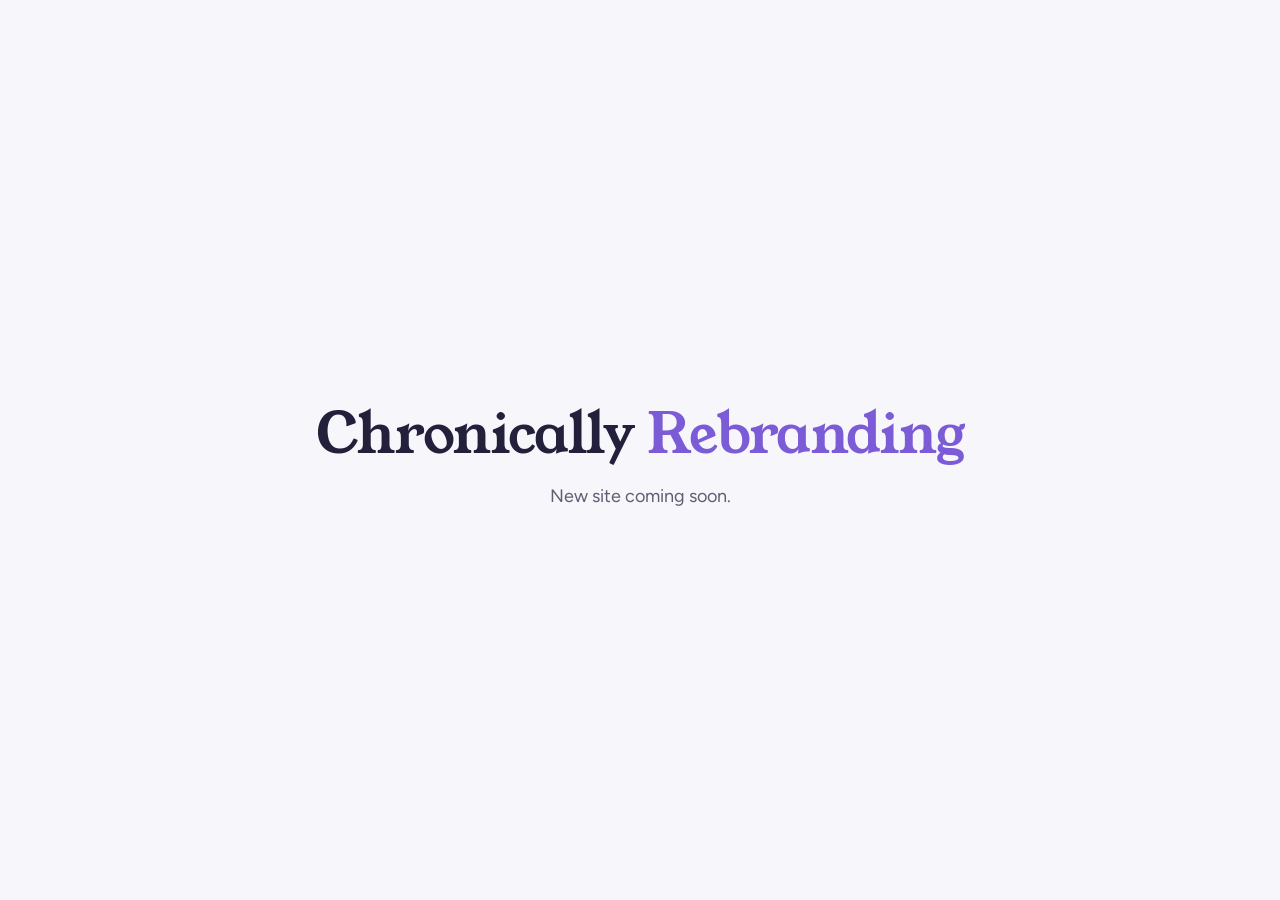
==== index.html @ 9952d5e0 "Create index.html for Chronically Rebranding site Initial HTML structure for the Chronically Rebrand" ====
<!doctype html>
<html lang="en">
<head>
<meta charset="utf-8">
<meta name="viewport" content="width=device-width, initial-scale=1">
<title>Chronically Rebranding</title>
<meta name="description" content="Chronically Rebranding. New site coming soon.">
<link rel="stylesheet" href="https://fonts.googleapis.com/css2?family=Young+Serif&family=Figtree:wght@400;600&display=swap">
<style>
:root{--bg:#f7f6fb;--ink:#22203a;--muted:#5f5c74;--accent:#7b5cd6}
@media (prefers-color-scheme:dark){:root{--bg:#16151f;--ink:#efedf7;--muted:#a7a3bb;--accent:#a990f0;color-scheme:dark}}
*{box-sizing:border-box}
html,body{height:100%}
body{margin:0;background:var(--bg);color:var(--ink);font-family:"Figtree",system-ui,sans-serif;display:grid;place-items:center;padding:24px;text-align:center}
h1{font-family:"Young Serif",Georgia,serif;font-weight:400;font-size:clamp(34px,7vw,56px);margin:0 0 12px;letter-spacing:-.02em}
h1 span{color:var(--accent)}
p{color:var(--muted);font-size:18px;margin:0}
</style>
</head>
<body>
<main>
<h1>Chronically <span>Rebranding</span></h1>
<p>New site coming soon.</p>
</main>
</body>
</html>
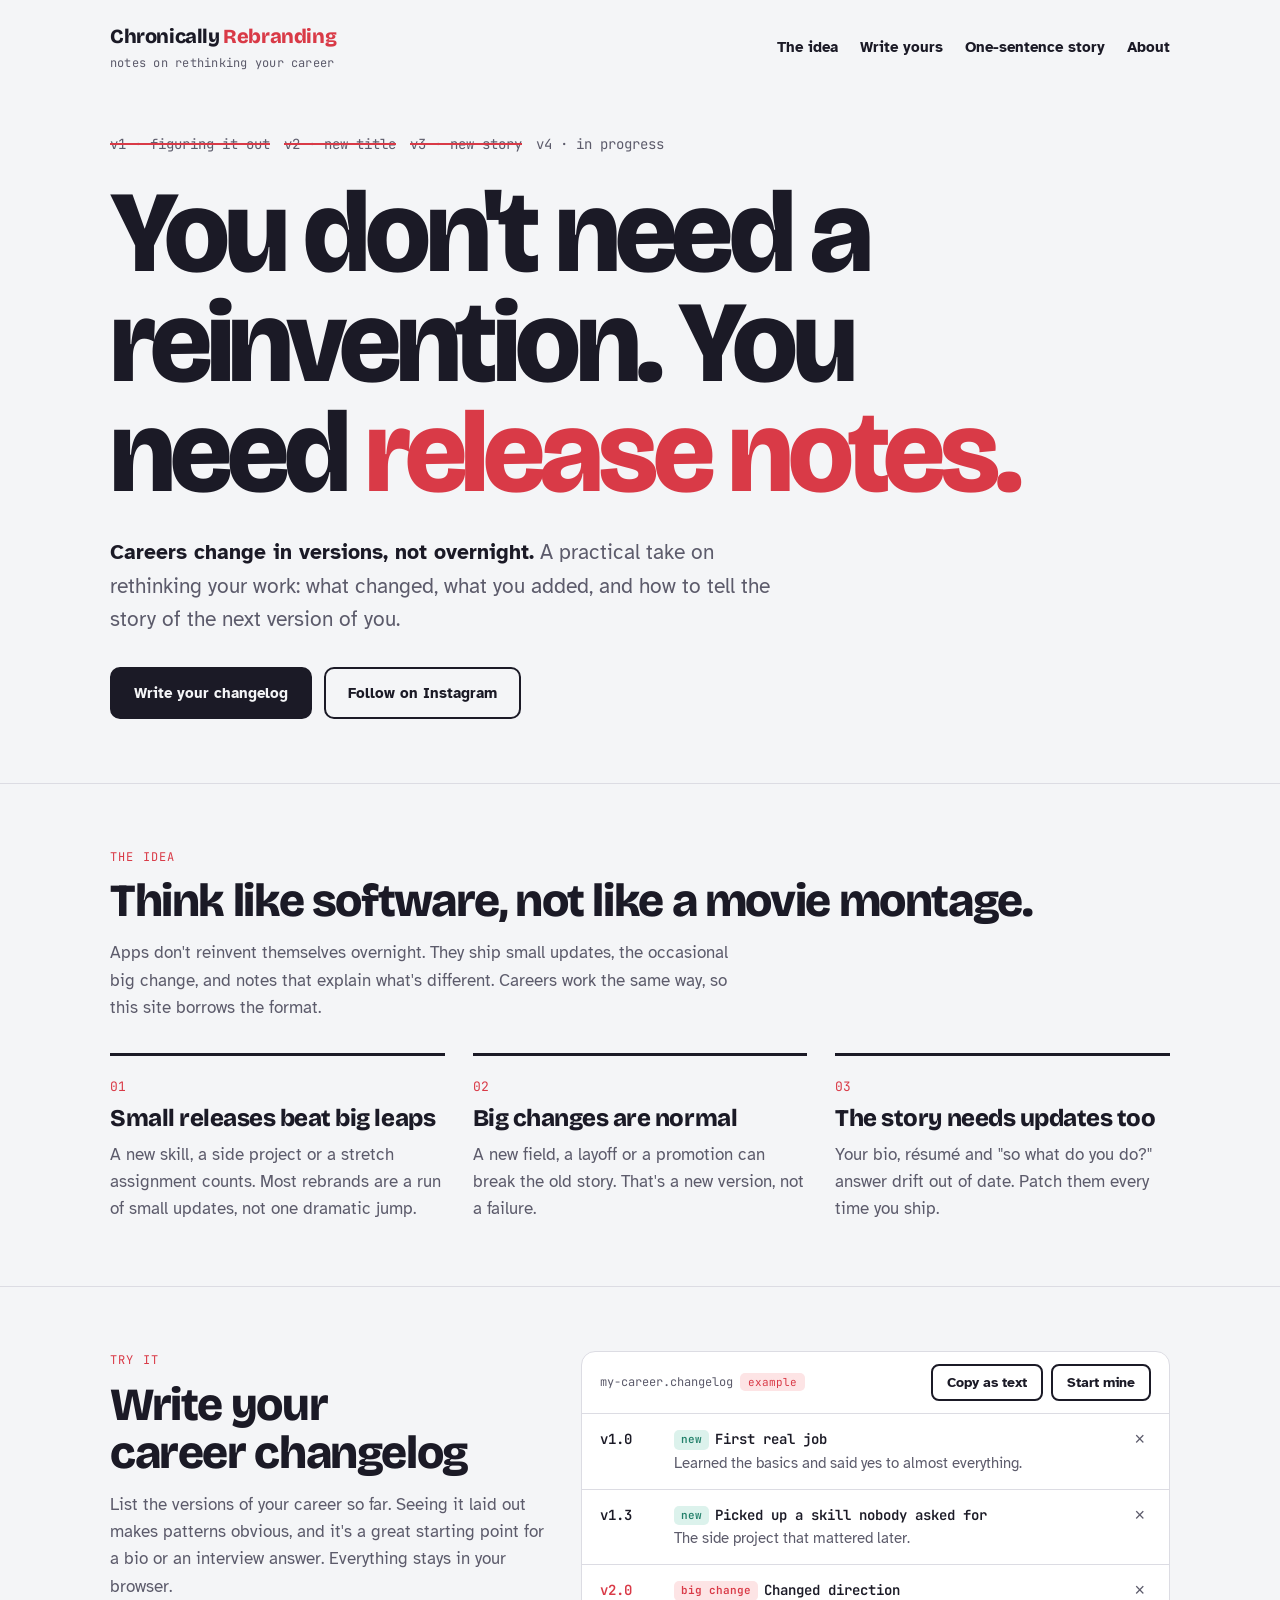
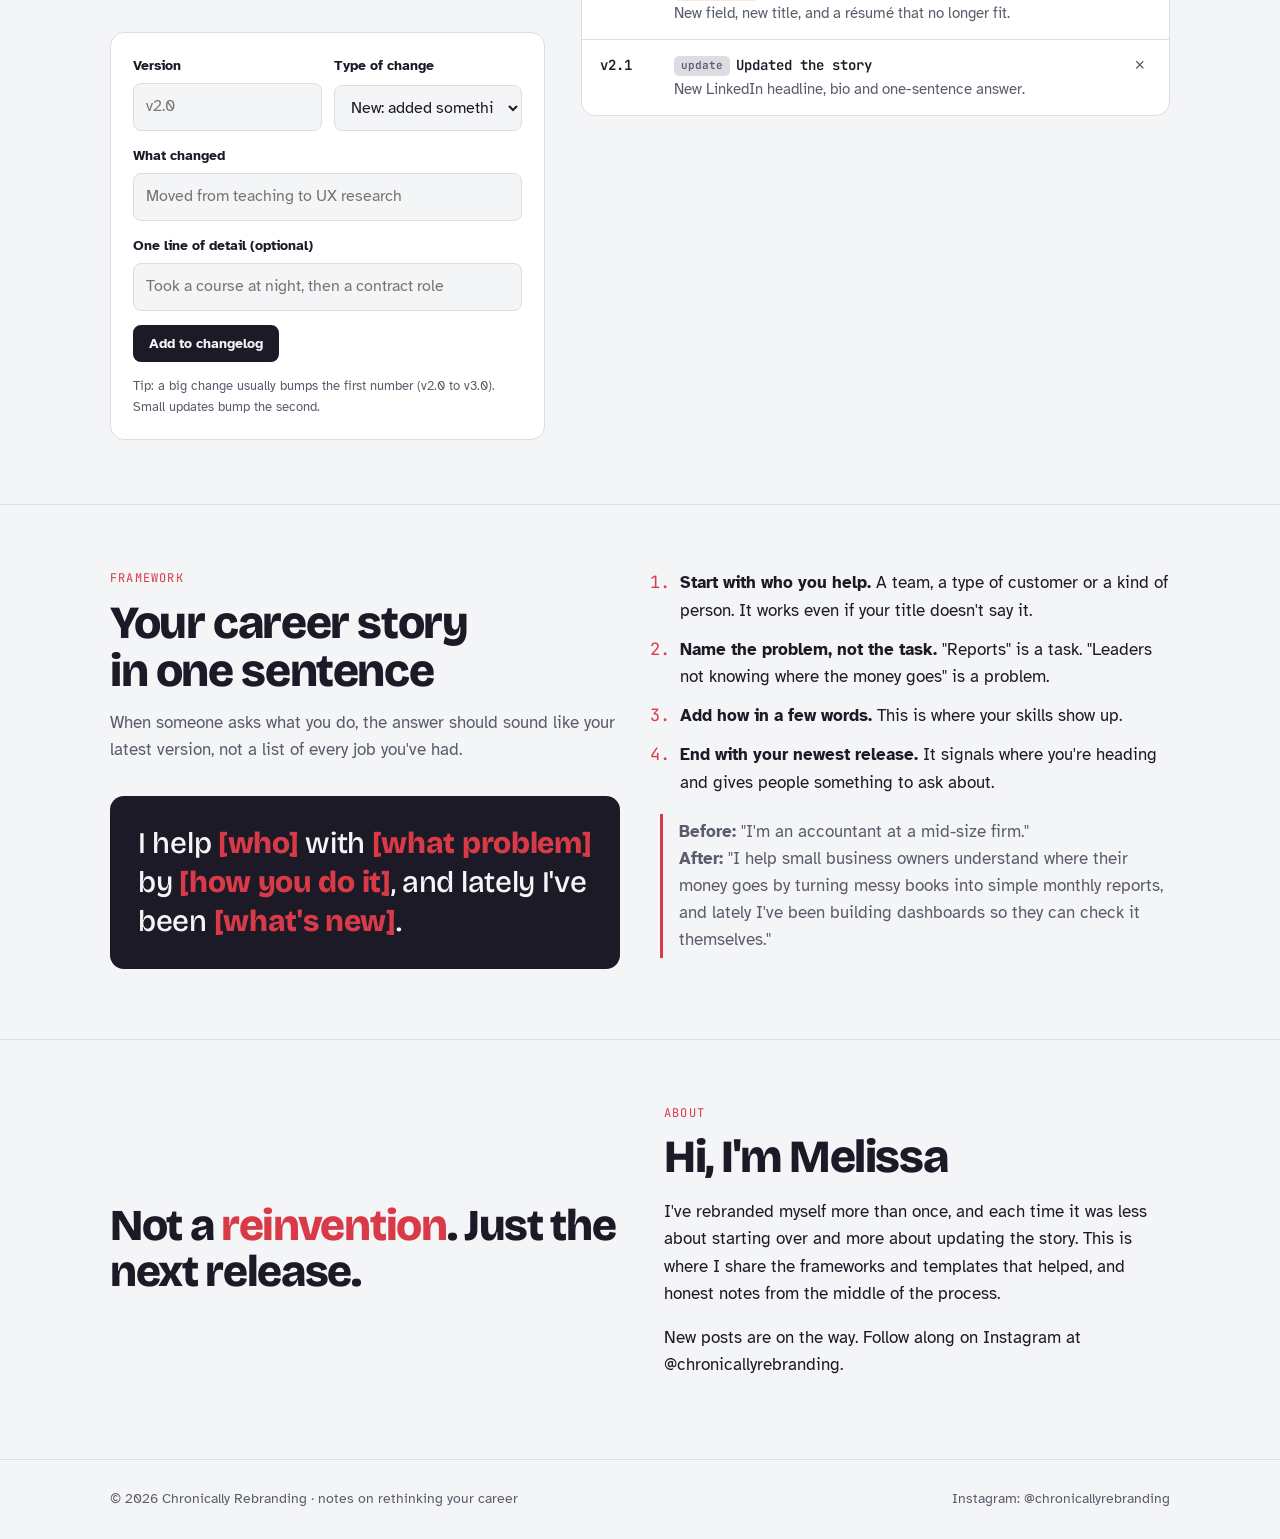
==== commit 8dc6054f: "Launch Chronically Rebranding homepage" ====
--- a/index.html
+++ b/index.html
@@ -4,23 +4,348 @@
 <meta charset="utf-8">
 <meta name="viewport" content="width=device-width, initial-scale=1">
 <title>Chronically Rebranding</title>
-<meta name="description" content="Chronically Rebranding. New site coming soon.">
-<link rel="stylesheet" href="https://fonts.googleapis.com/css2?family=Young+Serif&family=Figtree:wght@400;600&display=swap">
+<meta name="description" content="Chronically Rebranding: notes on rethinking your career. You don't need a reinvention. You need release notes.">
+<link rel="preconnect" href="https://fonts.googleapis.com">
+<link rel="stylesheet" href="https://fonts.googleapis.com/css2?family=Bricolage+Grotesque:opsz,wght@12..96,500;12..96,800&family=Atkinson+Hyperlegible:wght@400;700&family=JetBrains+Mono:wght@400;600&display=swap">
 <style>
-:root{--bg:#f7f6fb;--ink:#22203a;--muted:#5f5c74;--accent:#7b5cd6}
-@media (prefers-color-scheme:dark){:root{--bg:#16151f;--ink:#efedf7;--muted:#a7a3bb;--accent:#a990f0;color-scheme:dark}}
-*{box-sizing:border-box}
-html,body{height:100%}
-body{margin:0;background:var(--bg);color:var(--ink);font-family:"Figtree",system-ui,sans-serif;display:grid;place-items:center;padding:24px;text-align:center}
-h1{font-family:"Young Serif",Georgia,serif;font-weight:400;font-size:clamp(34px,7vw,56px);margin:0 0 12px;letter-spacing:-.02em}
-h1 span{color:var(--accent)}
-p{color:var(--muted);font-size:18px;margin:0}
+/* Layout: big type-led hero, three principles, a working "write your changelog" tool as the signature, one real framework, about */
+:root {
+  --paper: #f4f5f7;
+  --card: #ffffff;
+  --ink: #1b1a26;
+  --muted: #5c5b6b;
+  --line: #dcdce3;
+  --accent: #d93a47;
+  --accent-soft: #fde4e5;
+  --mint: #23806a;
+  --mint-soft: #dcf2ec;
+  --display: "Bricolage Grotesque", "Arial Black", system-ui, sans-serif;
+  --body: "Atkinson Hyperlegible", system-ui, -apple-system, sans-serif;
+  --mono: "JetBrains Mono", ui-monospace, Menlo, monospace;
+}
+@media (prefers-color-scheme: dark) {
+  :root:not([data-theme="light"]) {
+    --paper: #13131a; --card: #1c1c26; --ink: #f1f0f5; --muted: #a9a8b8; --line: #2e2e3b;
+    --accent: #ff6b74; --accent-soft: #3a1f24; --mint: #6fd1b4; --mint-soft: #16322b; color-scheme: dark;
+  }
+}
+:root[data-theme="dark"] {
+  --paper: #13131a; --card: #1c1c26; --ink: #f1f0f5; --muted: #a9a8b8; --line: #2e2e3b;
+  --accent: #ff6b74; --accent-soft: #3a1f24; --mint: #6fd1b4; --mint-soft: #16322b; color-scheme: dark;
+}
+* { box-sizing: border-box; }
+body { margin: 0; background: var(--paper); color: var(--ink); font-family: var(--body); font-size: 17px; line-height: 1.6; }
+a { color: inherit; }
+a:focus-visible, button:focus-visible, input:focus-visible, select:focus-visible { outline: 3px solid var(--accent); outline-offset: 2px; border-radius: 4px; }
+.wrap { max-width: 1100px; margin: 0 auto; padding-inline: 20px; }
+
+header.site { padding-block: 20px; }
+header.site .wrap { display: flex; flex-wrap: wrap; justify-content: space-between; align-items: center; gap: 12px 28px; }
+.mark { font-family: var(--display); font-weight: 800; font-size: 20px; text-decoration: none; letter-spacing: -0.02em; }
+.mark span { color: var(--accent); }
+.brand-block { display: flex; flex-direction: column; gap: 2px; }
+.tagline { font-family: var(--mono); font-size: 12px; color: var(--muted); letter-spacing: 0.02em; }
+nav ul { list-style: none; margin: 0; padding: 0; display: flex; flex-wrap: wrap; gap: 6px 22px; font-weight: 700; font-size: 15px; }
+nav a { text-decoration: none; border-bottom: 2px solid transparent; padding-block: 3px; }
+nav a:hover { border-bottom-color: var(--accent); }
+
+.hero { padding-block: 40px 64px; }
+.old { font-family: var(--mono); font-size: 14px; color: var(--muted); display: flex; flex-wrap: wrap; gap: 6px 14px; margin: 0 0 22px; }
+.old s { text-decoration-thickness: 2px; text-decoration-color: var(--accent); }
+.hero h1 { font-family: var(--display); font-weight: 800; font-size: clamp(44px, 9.5vw, 116px); line-height: 0.95; letter-spacing: -0.045em; margin: 0 0 28px; text-wrap: balance; }
+.hero h1 em { font-style: normal; color: var(--accent); }
+.lede { font-size: 21px; max-width: 32em; margin: 0 0 30px; color: var(--muted); }
+.lede strong { color: var(--ink); }
+.btns { display: flex; flex-wrap: wrap; gap: 12px; }
+.btn { text-decoration: none; font-weight: 700; padding: 12px 22px; border-radius: 10px; border: 2px solid var(--ink); font-size: 15px; background: transparent; color: var(--ink); font-family: var(--body); cursor: pointer; }
+.btn.solid { background: var(--ink); color: var(--paper); }
+.btn.small { padding: 8px 14px; font-size: 14px; border-radius: 8px; }
+
+section { padding-block: 64px; border-top: 1px solid var(--line); }
+.label { font-family: var(--mono); font-size: 12px; letter-spacing: 0.1em; text-transform: uppercase; color: var(--accent); margin: 0 0 10px; }
+h2 { font-family: var(--display); font-weight: 800; font-size: clamp(30px, 4.5vw, 46px); line-height: 1.05; letter-spacing: -0.03em; margin: 0 0 14px; text-wrap: balance; }
+.sub { color: var(--muted); max-width: 38em; margin: 0 0 32px; }
+
+.principles { display: grid; grid-template-columns: repeat(3, minmax(0, 1fr)); gap: 28px; }
+.principle { border-top: 3px solid var(--ink); padding-top: 16px; }
+.principle .n { font-family: var(--mono); font-size: 13px; color: var(--accent); }
+.principle h3 { font-family: var(--display); font-weight: 800; font-size: 24px; letter-spacing: -0.02em; line-height: 1.15; margin: 6px 0 8px; }
+.principle p { margin: 0; color: var(--muted); }
+
+.tool { display: grid; grid-template-columns: minmax(0, 0.85fr) minmax(0, 1.15fr); gap: 36px; align-items: start; }
+.form { background: var(--card); border: 1px solid var(--line); border-radius: 14px; padding: 22px; display: grid; gap: 14px; }
+.form label { display: grid; gap: 6px; font-weight: 700; font-size: 14px; }
+.form input, .form select { font: inherit; font-weight: 400; font-size: 16px; padding: 10px 12px; border: 1px solid var(--line); border-radius: 8px; background: var(--paper); color: var(--ink); width: 100%; }
+.form .row { display: grid; grid-template-columns: minmax(0, 1fr) minmax(0, 1fr); gap: 12px; }
+.form .hint { font-size: 13px; color: var(--muted); margin: 0; }
+.log { background: var(--card); border: 1px solid var(--line); border-radius: 14px; overflow: hidden; font-family: var(--mono); font-size: 14px; }
+.log-head { display: flex; flex-wrap: wrap; justify-content: space-between; align-items: center; gap: 10px; padding: 12px 18px; border-bottom: 1px solid var(--line); color: var(--muted); font-size: 12px; }
+.log-actions { display: flex; flex-wrap: wrap; gap: 8px; }
+.log ol { list-style: none; margin: 0; padding: 0; }
+.log li { display: grid; grid-template-columns: 60px minmax(0, 1fr) auto; gap: 14px; padding: 14px 18px; border-bottom: 1px solid var(--line); align-items: start; }
+.log li:last-child { border-bottom: 0; }
+.v { font-weight: 600; }
+.log li.major .v { color: var(--accent); }
+.log .t { font-weight: 600; display: block; overflow-wrap: anywhere; }
+.log .d { color: var(--muted); font-family: var(--body); font-size: 15px; overflow-wrap: anywhere; }
+.log .rm { border: 0; background: none; color: var(--muted); cursor: pointer; font-size: 18px; line-height: 1; padding: 2px 6px; }
+.chip { display: inline-block; font-size: 11px; padding: 1px 7px; border-radius: 5px; margin-right: 6px; vertical-align: 1px; }
+.chip.new { background: var(--mint-soft); color: var(--mint); }
+.chip.big { background: var(--accent-soft); color: var(--accent); }
+.chip.fix { background: var(--line); color: var(--muted); }
+.empty { padding: 28px 18px; color: var(--muted); font-family: var(--body); }
+.status { font-size: 13px; color: var(--mint); min-height: 1.2em; margin: 10px 0 0; }
+.sample-tag { font-family: var(--mono); font-size: 11px; background: var(--accent-soft); color: var(--accent); padding: 2px 8px; border-radius: 5px; }
+
+.framework { display: grid; grid-template-columns: minmax(0, 1fr) minmax(0, 1fr); gap: 40px; align-items: start; }
+.template { background: var(--ink); color: var(--paper); border-radius: 14px; padding: 28px; font-family: var(--display); font-weight: 500; font-size: clamp(22px, 2.8vw, 30px); line-height: 1.3; letter-spacing: -0.01em; }
+.template b { font-weight: 800; color: var(--accent); }
+.steps { margin: 0; padding-left: 1.2em; display: grid; gap: 12px; }
+.steps li::marker { font-family: var(--mono); color: var(--accent); }
+.example { margin-top: 18px; border-left: 3px solid var(--accent); padding: 4px 0 4px 16px; color: var(--muted); }
+
+.about { display: grid; grid-template-columns: minmax(0, 1fr) minmax(0, 1fr); gap: 48px; align-items: center; }
+.big-quote { font-family: var(--display); font-weight: 800; font-size: clamp(28px, 4vw, 44px); line-height: 1.05; letter-spacing: -0.03em; margin: 0; }
+.big-quote span { color: var(--accent); }
+.about p { max-width: 34em; }
+
+footer { border-top: 1px solid var(--line); padding-block: 28px; font-size: 14px; color: var(--muted); }
+footer .wrap { display: flex; flex-wrap: wrap; justify-content: space-between; gap: 10px; }
+
+@media (max-width: 880px) {
+  .principles, .tool, .framework, .about { grid-template-columns: minmax(0, 1fr); gap: 28px; }
+}
+@media (max-width: 480px) {
+  .form .row { grid-template-columns: minmax(0, 1fr); }
+  .log li { grid-template-columns: 48px minmax(0, 1fr) auto; gap: 10px; padding: 12px 14px; }
+}
 </style>
+<meta property="og:title" content="Chronically Rebranding">
+<meta property="og:description" content="Notes on rethinking your career.">
 </head>
 <body>
-<main>
-<h1>Chronically <span>Rebranding</span></h1>
-<p>New site coming soon.</p>
+<header class="site">
+  <div class="wrap">
+    <div class="brand-block"><a class="mark" href="#top">Chronically <span>Rebranding</span></a><span class="tagline">notes on rethinking your career</span></div>
+    <nav aria-label="Main">
+      <ul>
+        <li><a href="#idea">The idea</a></li>
+        <li><a href="#changelog">Write yours</a></li>
+        <li><a href="#story">One-sentence story</a></li>
+        <li><a href="#about">About</a></li>
+      </ul>
+    </nav>
+  </div>
+</header>
+
+<main id="top">
+  <div class="hero">
+    <div class="wrap">
+      <p class="old" aria-hidden="true"><s>v1 · figuring it out</s><s>v2 · new title</s><s>v3 · new story</s><span>v4 · in progress</span></p>
+      <h1>You don't need a reinvention. You need <em>release notes.</em></h1>
+      <p class="lede"><strong>Careers change in versions, not overnight.</strong> A practical take on rethinking your work: what changed, what you added, and how to tell the story of the next version of you.</p>
+      <div class="btns">
+        <a class="btn solid" href="#changelog">Write your changelog</a>
+        <a class="btn" href="https://www.instagram.com/chronicallyrebranding/" rel="noopener">Follow on Instagram</a>
+      </div>
+    </div>
+  </div>
+
+  <section id="idea" aria-labelledby="idea-h">
+    <div class="wrap">
+      <p class="label">The idea</p>
+      <h2 id="idea-h">Think like software, not like a movie montage.</h2>
+      <p class="sub">Apps don't reinvent themselves overnight. They ship small updates, the occasional big change, and notes that explain what's different. Careers work the same way, so this site borrows the format.</p>
+      <div class="principles">
+        <div class="principle"><span class="n">01</span><h3>Small releases beat big leaps</h3><p>A new skill, a side project or a stretch assignment counts. Most rebrands are a run of small updates, not one dramatic jump.</p></div>
+        <div class="principle"><span class="n">02</span><h3>Big changes are normal</h3><p>A new field, a layoff or a promotion can break the old story. That's a new version, not a failure.</p></div>
+        <div class="principle"><span class="n">03</span><h3>The story needs updates too</h3><p>Your bio, résumé and "so what do you do?" answer drift out of date. Patch them every time you ship.</p></div>
+      </div>
+    </div>
+  </section>
+
+  <section id="changelog" aria-labelledby="log-h">
+    <div class="wrap tool">
+      <div>
+        <p class="label">Try it</p>
+        <h2 id="log-h">Write your career changelog</h2>
+        <p class="sub">List the versions of your career so far. Seeing it laid out makes patterns obvious, and it's a great starting point for a bio or an interview answer. Everything stays in your browser.</p>
+        <form class="form" id="entry-form">
+          <div class="row">
+            <label for="f-version">Version
+              <input id="f-version" name="version" placeholder="v2.0" autocomplete="off">
+            </label>
+            <label for="f-type">Type of change
+              <select id="f-type" name="type">
+                <option value="new">New: added something</option>
+                <option value="big">Big change: a pivot</option>
+                <option value="fix">Update: fixed the story</option>
+              </select>
+            </label>
+          </div>
+          <label for="f-title">What changed
+            <input id="f-title" name="title" placeholder="Moved from teaching to UX research" required autocomplete="off">
+          </label>
+          <label for="f-note">One line of detail (optional)
+            <input id="f-note" name="note" placeholder="Took a course at night, then a contract role" autocomplete="off">
+          </label>
+          <div class="btns"><button class="btn solid small" type="submit">Add to changelog</button></div>
+          <p class="hint">Tip: a big change usually bumps the first number (v2.0 to v3.0). Small updates bump the second.</p>
+        </form>
+      </div>
+      <div>
+        <div class="log" aria-live="polite">
+          <div class="log-head">
+            <span>my-career.changelog <span class="sample-tag" id="sample-tag">example</span></span>
+            <div class="log-actions">
+              <button class="btn small" type="button" id="copy-btn">Copy as text</button>
+              <button class="btn small" type="button" id="clear-btn">Start mine</button>
+            </div>
+          </div>
+          <ol id="log-list"></ol>
+        </div>
+        <p class="status" id="status" role="status"></p>
+      </div>
+    </div>
+  </section>
+
+  <section id="story" aria-labelledby="story-h">
+    <div class="wrap framework">
+      <div>
+        <p class="label">Framework</p>
+        <h2 id="story-h">Your career story in one sentence</h2>
+        <p class="sub">When someone asks what you do, the answer should sound like your latest version, not a list of every job you've had.</p>
+        <div class="template">I help <b>[who]</b> with <b>[what problem]</b> by <b>[how you do it]</b>, and lately I've been <b>[what's new]</b>.</div>
+      </div>
+      <div>
+        <ol class="steps">
+          <li><strong>Start with who you help.</strong> A team, a type of customer or a kind of person. It works even if your title doesn't say it.</li>
+          <li><strong>Name the problem, not the task.</strong> "Reports" is a task. "Leaders not knowing where the money goes" is a problem.</li>
+          <li><strong>Add how in a few words.</strong> This is where your skills show up.</li>
+          <li><strong>End with your newest release.</strong> It signals where you're heading and gives people something to ask about.</li>
+        </ol>
+        <p class="example"><strong>Before:</strong> "I'm an accountant at a mid-size firm."<br><strong>After:</strong> "I help small business owners understand where their money goes by turning messy books into simple monthly reports, and lately I've been building dashboards so they can check it themselves."</p>
+      </div>
+    </div>
+  </section>
+
+  <section id="about" aria-labelledby="about-h">
+    <div class="wrap about">
+      <p class="big-quote">Not a <span>reinvention</span>. Just the next release.</p>
+      <div>
+        <p class="label">About</p>
+        <h2 id="about-h">Hi, I'm Melissa</h2>
+        <p>I've rebranded myself more than once, and each time it was less about starting over and more about updating the story. This is where I share the frameworks and templates that helped, and honest notes from the middle of the process.</p>
+        <p>New posts are on the way. Follow along on Instagram at @chronicallyrebranding.</p>
+      </div>
+    </div>
+  </section>
 </main>
+
+<footer>
+  <div class="wrap">
+    <span>© 2026 Chronically Rebranding · notes on rethinking your career</span>
+    <span>Instagram: @chronicallyrebranding</span>
+  </div>
+</footer>
+
+<script>
+(function () {
+  var KEY = "cr-changelog-v1";
+  var sample = [
+    { version: "v1.0", type: "new", title: "First real job", note: "Learned the basics and said yes to almost everything." },
+    { version: "v1.3", type: "new", title: "Picked up a skill nobody asked for", note: "The side project that mattered later." },
+    { version: "v2.0", type: "big", title: "Changed direction", note: "New field, new title, and a résumé that no longer fit." },
+    { version: "v2.1", type: "fix", title: "Updated the story", note: "New LinkedIn headline, bio and one-sentence answer." }
+  ];
+  var labels = { "new": "new", "big": "big change", "fix": "update" };
+  var entries = null, isSample = true;
+  try {
+    var saved = JSON.parse(localStorage.getItem(KEY) || "null");
+    if (saved && Array.isArray(saved.entries)) { entries = saved.entries; isSample = false; }
+  } catch (e) {}
+  if (!entries) entries = sample.slice();
+
+  var list = document.getElementById("log-list");
+  var tag = document.getElementById("sample-tag");
+  var status = document.getElementById("status");
+
+  function save() {
+    if (isSample) return;
+    try { localStorage.setItem(KEY, JSON.stringify({ entries: entries })); } catch (e) {}
+  }
+  function el(tagName, cls, text) {
+    var n = document.createElement(tagName);
+    if (cls) n.className = cls;
+    if (text != null) n.textContent = text;
+    return n;
+  }
+  function render() {
+    tag.hidden = !isSample;
+    list.innerHTML = "";
+    if (!entries.length) {
+      list.appendChild(el("li", "empty", "Your changelog is empty. Add your first version with the form."));
+      return;
+    }
+    entries.forEach(function (e, i) {
+      var li = el("li", e.type === "big" ? "major" : "");
+      li.appendChild(el("span", "v", e.version || "v?"));
+      var body = el("div");
+      var t = el("span", "t");
+      t.appendChild(el("span", "chip " + e.type, labels[e.type] || "new"));
+      t.appendChild(document.createTextNode(e.title));
+      body.appendChild(t);
+      if (e.note) body.appendChild(el("span", "d", e.note));
+      li.appendChild(body);
+      var rm = el("button", "rm", "×");
+      rm.type = "button";
+      rm.setAttribute("aria-label", "Remove " + e.title);
+      rm.addEventListener("click", function () {
+        if (isSample) { isSample = false; }
+        entries.splice(i, 1); save(); render();
+      });
+      li.appendChild(rm);
+      list.appendChild(li);
+    });
+  }
+  function nextVersion(type) {
+    var last = entries.length ? entries[entries.length - 1].version : "v0.0";
+    var m = /v?(\d+)\.(\d+)/.exec(last || "");
+    var maj = m ? +m[1] : 0, min = m ? +m[2] : 0;
+    return type === "big" ? "v" + (maj + 1) + ".0" : "v" + maj + "." + (min + 1);
+  }
+
+  document.getElementById("entry-form").addEventListener("submit", function (ev) {
+    ev.preventDefault();
+    var f = ev.target.elements;
+    var title = f.title.value.trim();
+    if (!title) { status.textContent = "Add what changed first."; return; }
+    if (isSample) { entries = []; isSample = false; }
+    var type = f.type.value;
+    entries.push({ version: f.version.value.trim() || nextVersion(type), type: type, title: title, note: f.note.value.trim() });
+    save(); render();
+    f.version.value = ""; f.title.value = ""; f.note.value = "";
+    status.textContent = "Added.";
+    f.title.focus();
+  });
+  document.getElementById("clear-btn").addEventListener("click", function () {
+    entries = []; isSample = false; save(); render();
+    status.textContent = "Cleared. Add your first version.";
+    document.getElementById("f-title").focus();
+  });
+  document.getElementById("copy-btn").addEventListener("click", function () {
+    var text = entries.map(function (e) {
+      return e.version + " [" + (labels[e.type] || "new") + "] " + e.title + (e.note ? " - " + e.note : "");
+    }).join("\n");
+    if (!text) { status.textContent = "Nothing to copy yet."; return; }
+    var done = function () { status.textContent = "Copied to your clipboard."; };
+    try {
+      navigator.clipboard.writeText(text).then(done, function () { status.textContent = "Copy didn't work here. Select the list and copy it instead."; });
+    } catch (e) { status.textContent = "Copy didn't work here. Select the list and copy it instead."; }
+  });
+  render();
+})();
+</script>
+
 </body>
 </html>
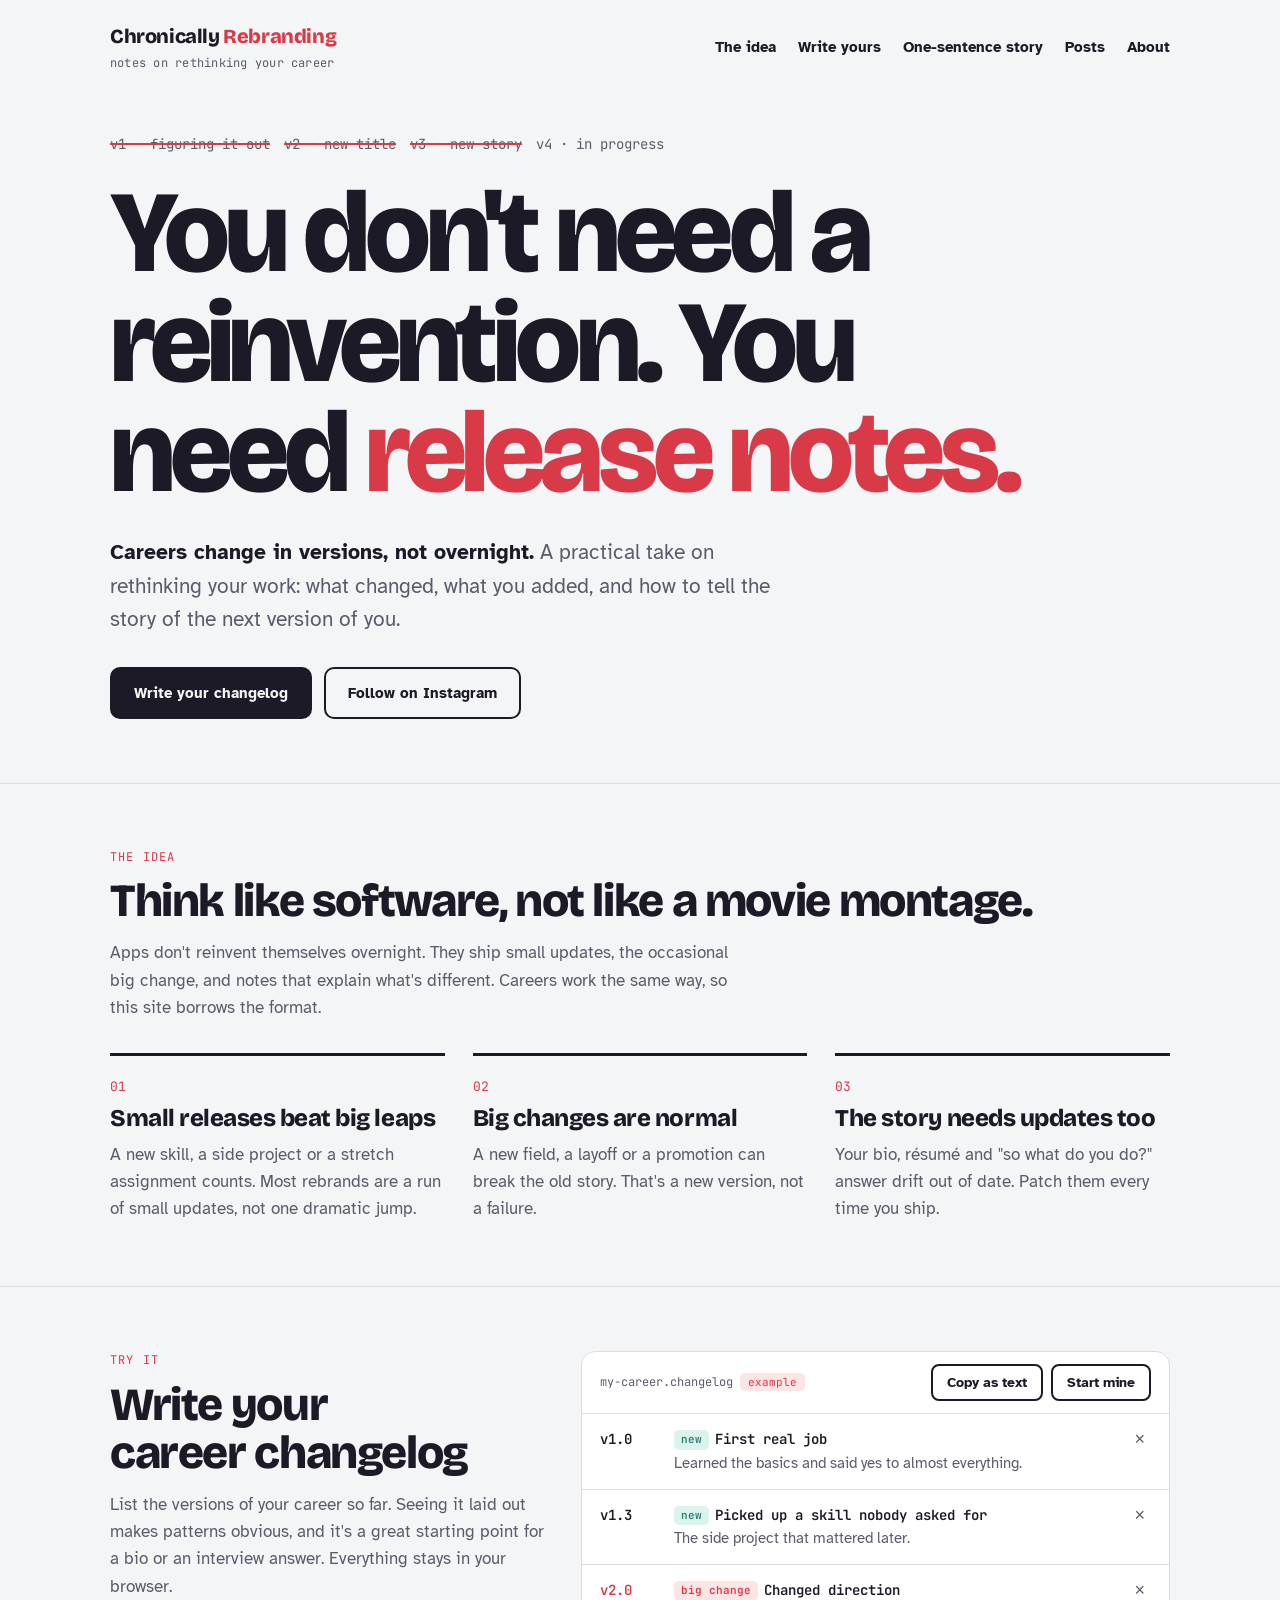
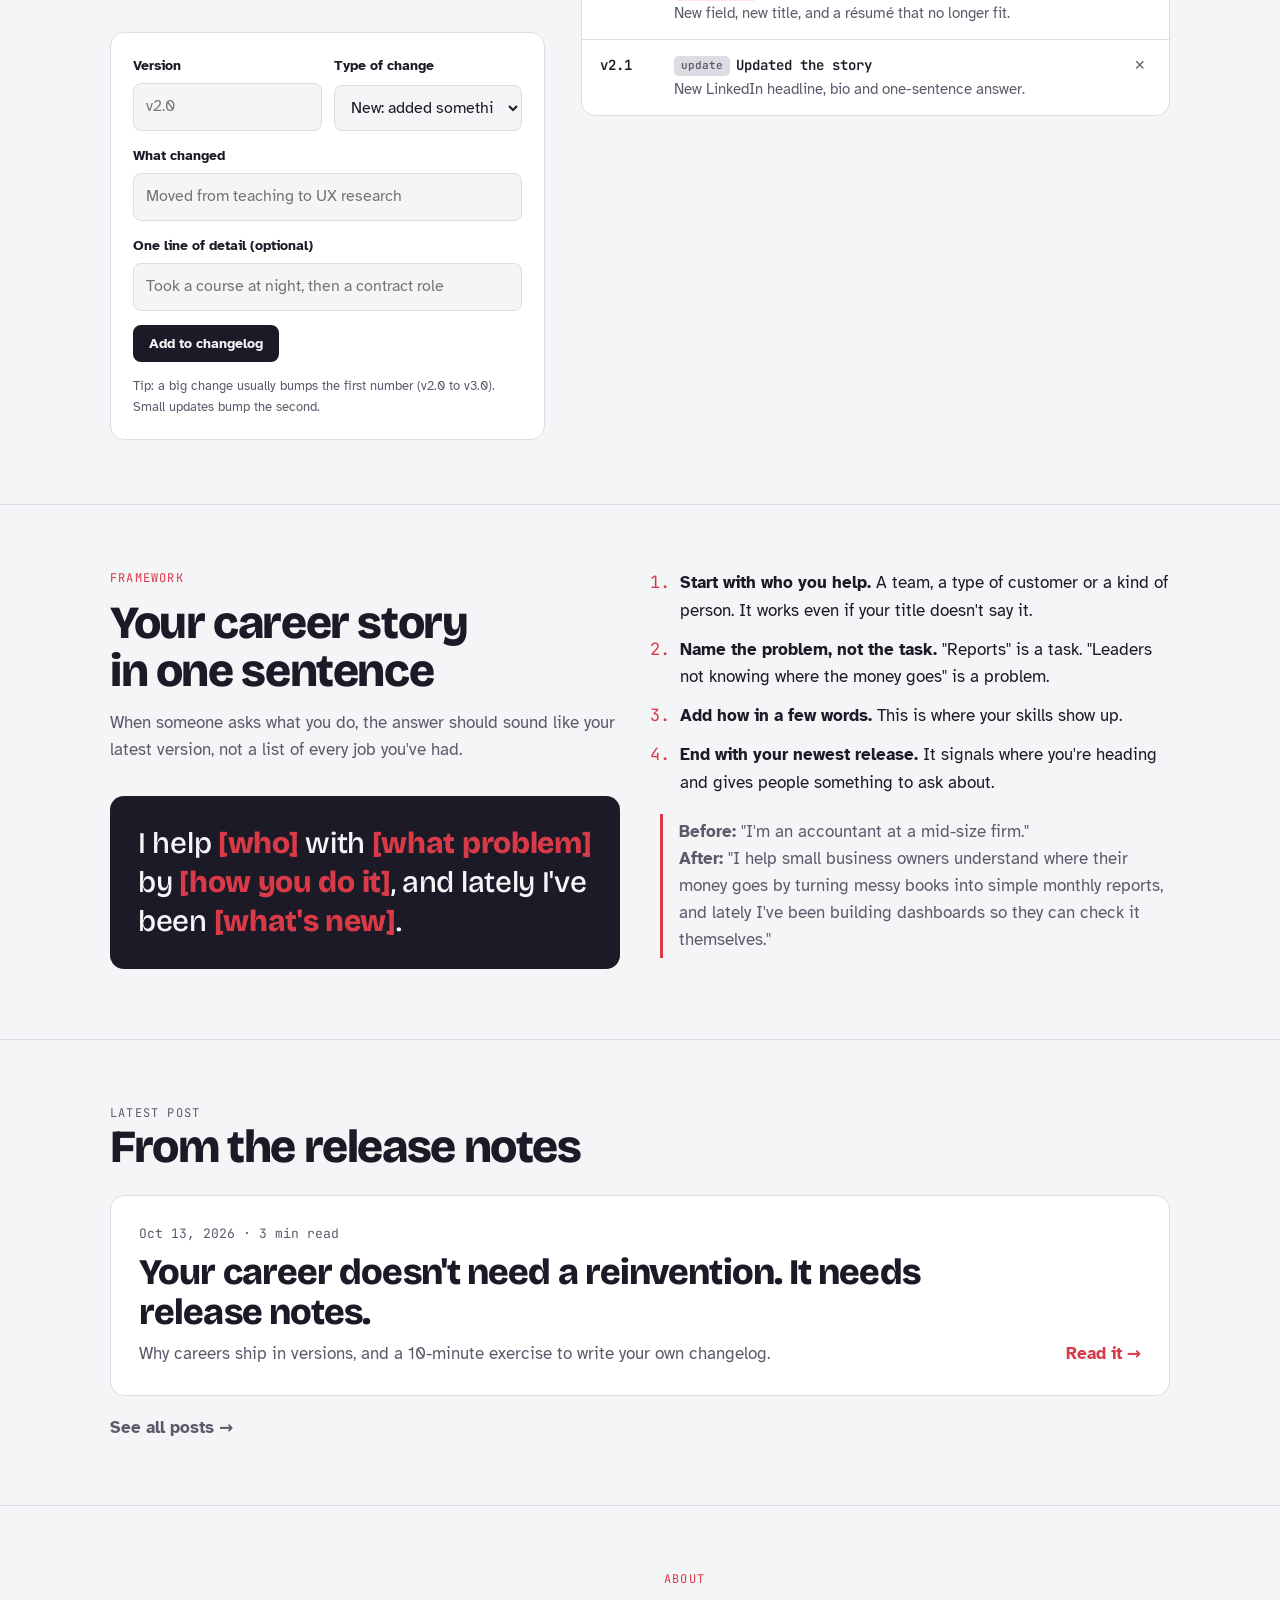
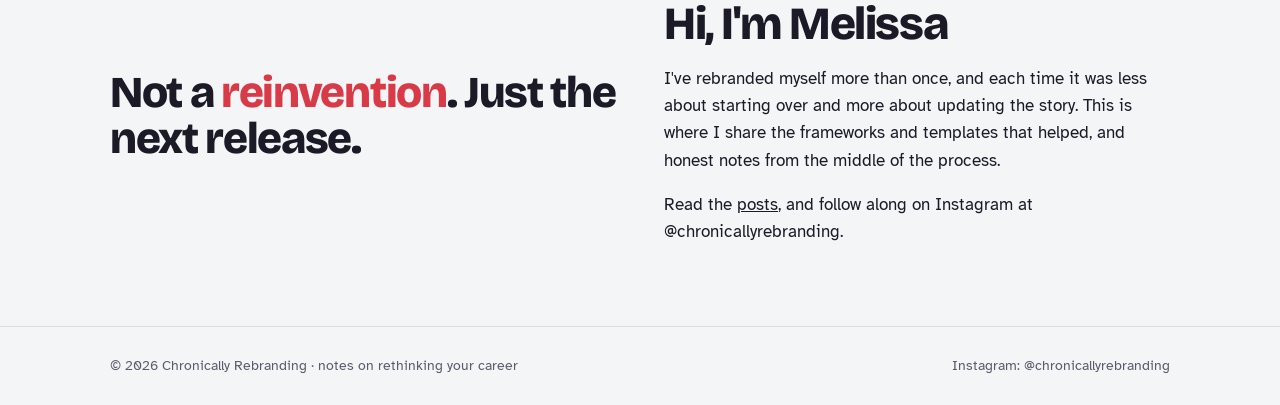
==== commit fa06c16e: "Link posts from the homepage" ====
--- a/index.html
+++ b/index.html
@@ -119,6 +119,12 @@
   .form .row { grid-template-columns: minmax(0, 1fr); }
   .log li { grid-template-columns: 48px minmax(0, 1fr) auto; gap: 10px; padding: 12px 14px; }
 }
+.latest a { display: grid; grid-template-columns: minmax(0, 1fr) auto; gap: 24px; align-items: end; text-decoration: none; background: var(--card); border: 1px solid var(--line); border-radius: 14px; padding: 28px; }
+.latest a:hover { border-color: var(--accent); }
+.latest h3 { font-family: var(--display); font-weight: 800; font-size: clamp(24px, 3.4vw, 36px); letter-spacing: -0.025em; line-height: 1.1; margin: 0 0 8px; }
+.latest p { margin: 0; color: var(--muted); }
+.latest .go { font-weight: 700; color: var(--accent); white-space: nowrap; }
+@media (max-width: 600px) { .latest a { grid-template-columns: minmax(0, 1fr); } }
 </style>
 <meta property="og:title" content="Chronically Rebranding">
 <meta property="og:description" content="Notes on rethinking your career.">
@@ -132,6 +138,7 @@
         <li><a href="#idea">The idea</a></li>
         <li><a href="#changelog">Write yours</a></li>
         <li><a href="#story">One-sentence story</a></li>
+        <li><a href="/posts/">Posts</a></li>
         <li><a href="#about">About</a></li>
       </ul>
     </nav>
@@ -229,6 +236,18 @@
     </div>
   </section>
 
+  <section id="posts" aria-labelledby="posts-h">
+    <div class="wrap latest">
+      <p class="label">Latest post</p>
+      <h2 id="posts-h" style="margin-bottom:24px">From the release notes</h2>
+      <a href="/posts/release-notes/">
+        <div><p class="meta" style="font-family:var(--mono);font-size:13px;margin-bottom:8px">Oct 13, 2026 · 3 min read</p><h3>Your career doesn't need a reinvention. It needs release notes.</h3><p>Why careers ship in versions, and a 10-minute exercise to write your own changelog.</p></div>
+        <span class="go">Read it →</span>
+      </a>
+      <p style="margin-top:18px"><a href="/posts/" style="display:inline;padding:0;border:0;background:none;font-weight:700">See all posts →</a></p>
+    </div>
+  </section>
+
   <section id="about" aria-labelledby="about-h">
     <div class="wrap about">
       <p class="big-quote">Not a <span>reinvention</span>. Just the next release.</p>
@@ -236,7 +255,7 @@
         <p class="label">About</p>
         <h2 id="about-h">Hi, I'm Melissa</h2>
         <p>I've rebranded myself more than once, and each time it was less about starting over and more about updating the story. This is where I share the frameworks and templates that helped, and honest notes from the middle of the process.</p>
-        <p>New posts are on the way. Follow along on Instagram at @chronicallyrebranding.</p>
+        <p>Read the <a href="/posts/">posts</a>, and follow along on Instagram at @chronicallyrebranding.</p>
       </div>
     </div>
   </section>
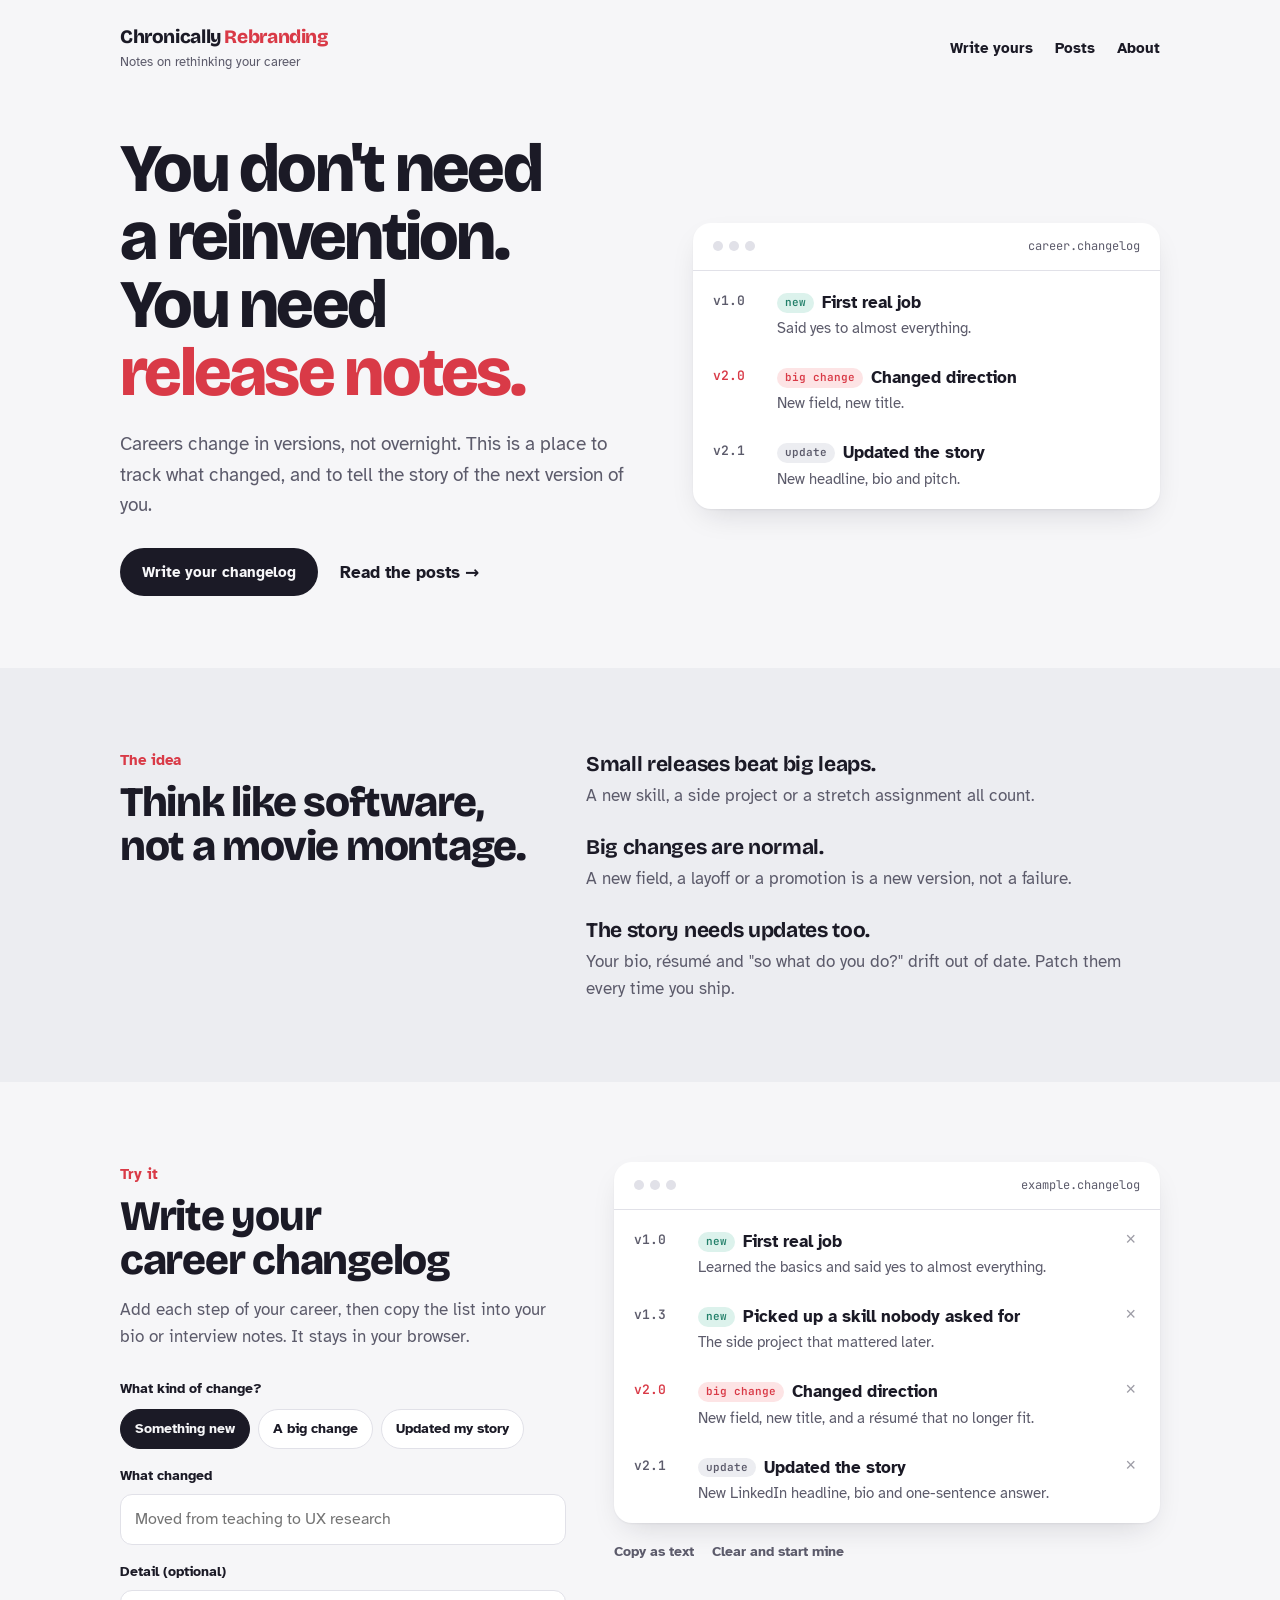
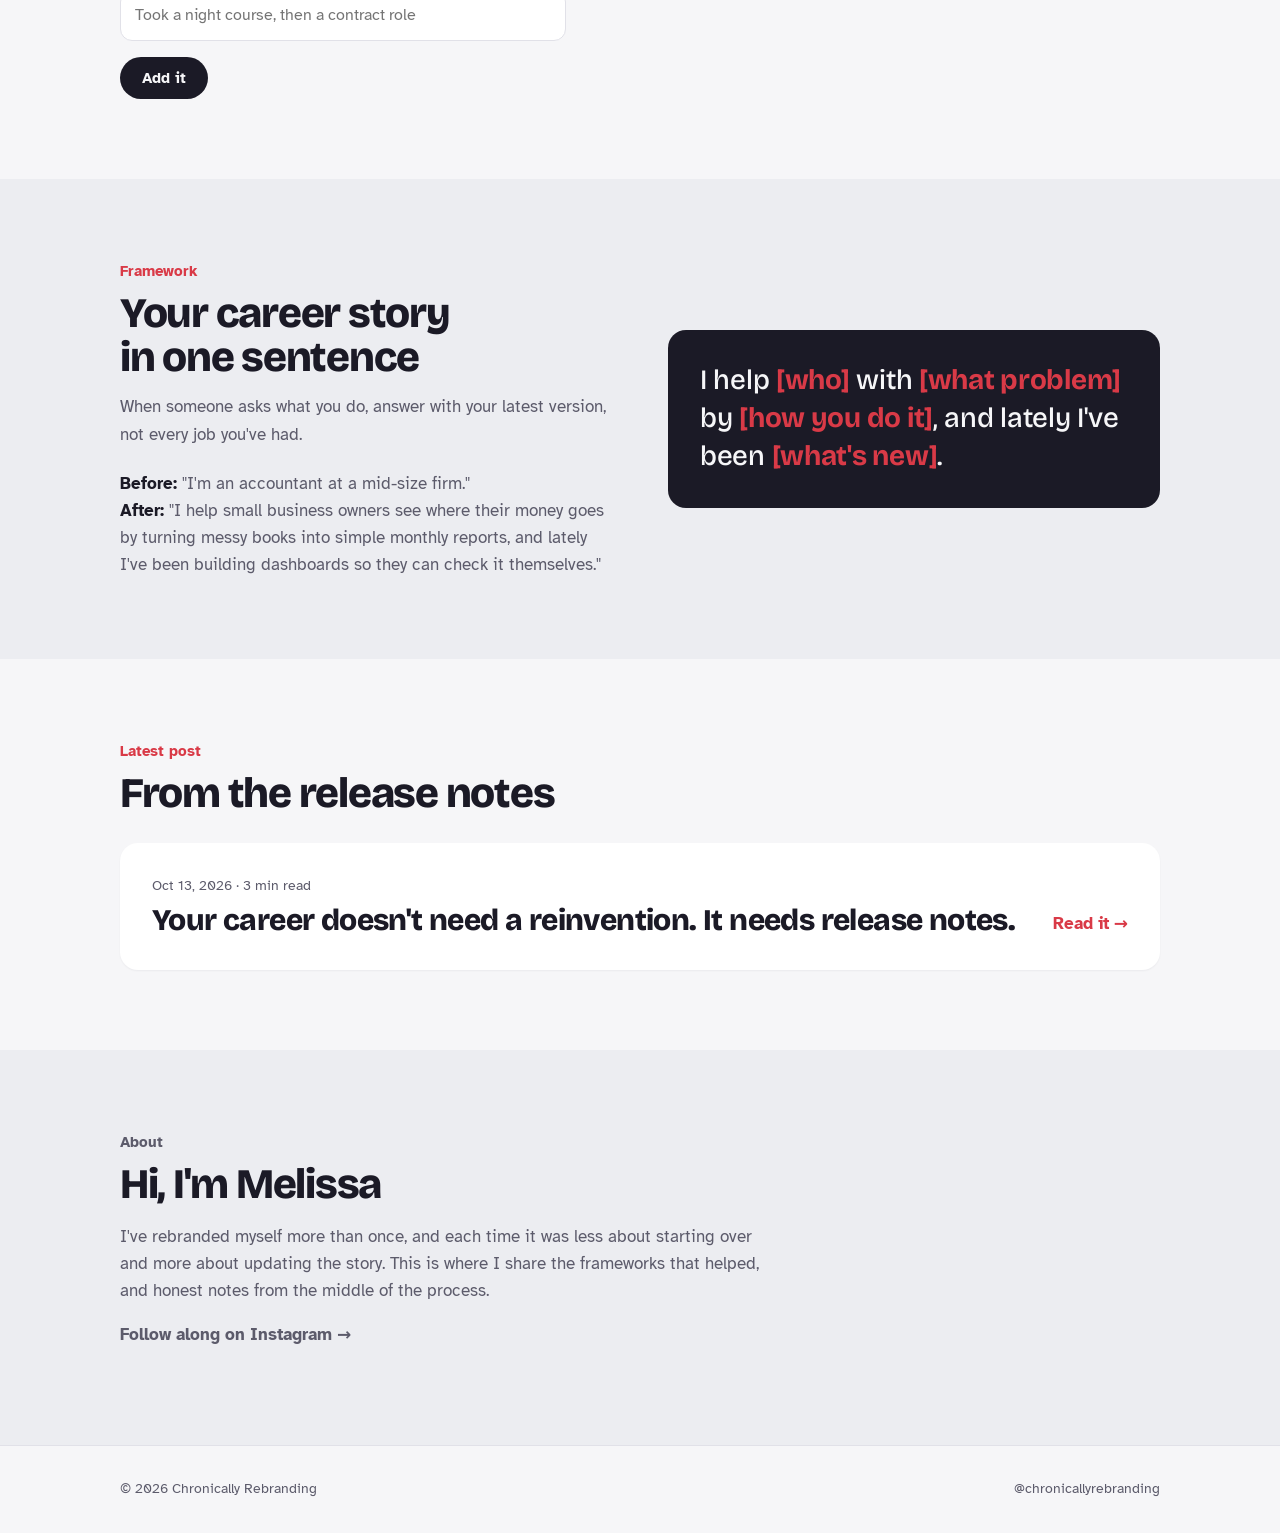
==== commit dc24798a: "Simplify homepage layout and changelog tool" ====
--- a/index.html
+++ b/index.html
@@ -8,13 +8,14 @@
 <link rel="preconnect" href="https://fonts.googleapis.com">
 <link rel="stylesheet" href="https://fonts.googleapis.com/css2?family=Bricolage+Grotesque:opsz,wght@12..96,500;12..96,800&family=Atkinson+Hyperlegible:wght@400;700&family=JetBrains+Mono:wght@400;600&display=swap">
 <style>
-/* Layout: big type-led hero, three principles, a working "write your changelog" tool as the signature, one real framework, about */
+/* Layout: calm two-column hero with the changelog as the visual, one quiet idea strip, the tool, the framework, latest post, short about. Spacing and soft bands instead of rules. */
 :root {
-  --paper: #f4f5f7;
+  --paper: #f6f6f8;
+  --band: #ecedf1;
   --card: #ffffff;
   --ink: #1b1a26;
   --muted: #5c5b6b;
-  --line: #dcdce3;
+  --line: #e1e1e8;
   --accent: #d93a47;
   --accent-soft: #fde4e5;
   --mint: #23806a;
@@ -25,106 +26,113 @@
 }
 @media (prefers-color-scheme: dark) {
   :root:not([data-theme="light"]) {
-    --paper: #13131a; --card: #1c1c26; --ink: #f1f0f5; --muted: #a9a8b8; --line: #2e2e3b;
+    --paper: #13131a; --band: #191922; --card: #20202b; --ink: #f1f0f5; --muted: #a9a8b8; --line: #2e2e3b;
     --accent: #ff6b74; --accent-soft: #3a1f24; --mint: #6fd1b4; --mint-soft: #16322b; color-scheme: dark;
   }
 }
 :root[data-theme="dark"] {
-  --paper: #13131a; --card: #1c1c26; --ink: #f1f0f5; --muted: #a9a8b8; --line: #2e2e3b;
+  --paper: #13131a; --band: #191922; --card: #20202b; --ink: #f1f0f5; --muted: #a9a8b8; --line: #2e2e3b;
   --accent: #ff6b74; --accent-soft: #3a1f24; --mint: #6fd1b4; --mint-soft: #16322b; color-scheme: dark;
 }
 * { box-sizing: border-box; }
 body { margin: 0; background: var(--paper); color: var(--ink); font-family: var(--body); font-size: 17px; line-height: 1.6; }
 a { color: inherit; }
-a:focus-visible, button:focus-visible, input:focus-visible, select:focus-visible { outline: 3px solid var(--accent); outline-offset: 2px; border-radius: 4px; }
-.wrap { max-width: 1100px; margin: 0 auto; padding-inline: 20px; }
-
-header.site { padding-block: 20px; }
-header.site .wrap { display: flex; flex-wrap: wrap; justify-content: space-between; align-items: center; gap: 12px 28px; }
-.mark { font-family: var(--display); font-weight: 800; font-size: 20px; text-decoration: none; letter-spacing: -0.02em; }
+a:focus-visible, button:focus-visible, input:focus-visible { outline: 3px solid var(--accent); outline-offset: 2px; border-radius: 6px; }
+.wrap { max-width: 1080px; margin: 0 auto; padding-inline: 20px; }
+
+header.site { padding-block: 22px; }
+header.site .wrap { display: flex; flex-wrap: wrap; justify-content: space-between; align-items: center; gap: 12px 24px; }
+.mark { font-family: var(--display); font-weight: 800; font-size: 19px; text-decoration: none; letter-spacing: -0.02em; }
 .mark span { color: var(--accent); }
-.brand-block { display: flex; flex-direction: column; gap: 2px; }
-.tagline { font-family: var(--mono); font-size: 12px; color: var(--muted); letter-spacing: 0.02em; }
-nav ul { list-style: none; margin: 0; padding: 0; display: flex; flex-wrap: wrap; gap: 6px 22px; font-weight: 700; font-size: 15px; }
-nav a { text-decoration: none; border-bottom: 2px solid transparent; padding-block: 3px; }
-nav a:hover { border-bottom-color: var(--accent); }
-
-.hero { padding-block: 40px 64px; }
-.old { font-family: var(--mono); font-size: 14px; color: var(--muted); display: flex; flex-wrap: wrap; gap: 6px 14px; margin: 0 0 22px; }
-.old s { text-decoration-thickness: 2px; text-decoration-color: var(--accent); }
-.hero h1 { font-family: var(--display); font-weight: 800; font-size: clamp(44px, 9.5vw, 116px); line-height: 0.95; letter-spacing: -0.045em; margin: 0 0 28px; text-wrap: balance; }
-.hero h1 em { font-style: normal; color: var(--accent); }
-.lede { font-size: 21px; max-width: 32em; margin: 0 0 30px; color: var(--muted); }
-.lede strong { color: var(--ink); }
-.btns { display: flex; flex-wrap: wrap; gap: 12px; }
-.btn { text-decoration: none; font-weight: 700; padding: 12px 22px; border-radius: 10px; border: 2px solid var(--ink); font-size: 15px; background: transparent; color: var(--ink); font-family: var(--body); cursor: pointer; }
-.btn.solid { background: var(--ink); color: var(--paper); }
-.btn.small { padding: 8px 14px; font-size: 14px; border-radius: 8px; }
-
-section { padding-block: 64px; border-top: 1px solid var(--line); }
-.label { font-family: var(--mono); font-size: 12px; letter-spacing: 0.1em; text-transform: uppercase; color: var(--accent); margin: 0 0 10px; }
-h2 { font-family: var(--display); font-weight: 800; font-size: clamp(30px, 4.5vw, 46px); line-height: 1.05; letter-spacing: -0.03em; margin: 0 0 14px; text-wrap: balance; }
-.sub { color: var(--muted); max-width: 38em; margin: 0 0 32px; }
-
-.principles { display: grid; grid-template-columns: repeat(3, minmax(0, 1fr)); gap: 28px; }
-.principle { border-top: 3px solid var(--ink); padding-top: 16px; }
-.principle .n { font-family: var(--mono); font-size: 13px; color: var(--accent); }
-.principle h3 { font-family: var(--display); font-weight: 800; font-size: 24px; letter-spacing: -0.02em; line-height: 1.15; margin: 6px 0 8px; }
-.principle p { margin: 0; color: var(--muted); }
-
-.tool { display: grid; grid-template-columns: minmax(0, 0.85fr) minmax(0, 1.15fr); gap: 36px; align-items: start; }
-.form { background: var(--card); border: 1px solid var(--line); border-radius: 14px; padding: 22px; display: grid; gap: 14px; }
-.form label { display: grid; gap: 6px; font-weight: 700; font-size: 14px; }
-.form input, .form select { font: inherit; font-weight: 400; font-size: 16px; padding: 10px 12px; border: 1px solid var(--line); border-radius: 8px; background: var(--paper); color: var(--ink); width: 100%; }
-.form .row { display: grid; grid-template-columns: minmax(0, 1fr) minmax(0, 1fr); gap: 12px; }
-.form .hint { font-size: 13px; color: var(--muted); margin: 0; }
-.log { background: var(--card); border: 1px solid var(--line); border-radius: 14px; overflow: hidden; font-family: var(--mono); font-size: 14px; }
-.log-head { display: flex; flex-wrap: wrap; justify-content: space-between; align-items: center; gap: 10px; padding: 12px 18px; border-bottom: 1px solid var(--line); color: var(--muted); font-size: 12px; }
-.log-actions { display: flex; flex-wrap: wrap; gap: 8px; }
-.log ol { list-style: none; margin: 0; padding: 0; }
-.log li { display: grid; grid-template-columns: 60px minmax(0, 1fr) auto; gap: 14px; padding: 14px 18px; border-bottom: 1px solid var(--line); align-items: start; }
-.log li:last-child { border-bottom: 0; }
-.v { font-weight: 600; }
+.tagline { display: block; font-size: 13px; color: var(--muted); }
+nav ul { list-style: none; margin: 0; padding: 0; display: flex; gap: 22px; font-weight: 700; font-size: 15px; }
+nav a { text-decoration: none; }
+nav a:hover { color: var(--accent); }
+
+.hero { padding-block: 40px 72px; }
+.hero .wrap { display: grid; grid-template-columns: minmax(0, 1.05fr) minmax(0, 0.95fr); gap: 56px; align-items: center; }
+h1 { font-family: var(--display); font-weight: 800; font-size: clamp(40px, 6vw, 68px); line-height: 1; letter-spacing: -0.04em; margin: 0 0 22px; text-wrap: balance; }
+h1 em { font-style: normal; color: var(--accent); }
+.lede { font-size: 19px; color: var(--muted); max-width: 30em; margin: 0 0 28px; }
+.actions { display: flex; flex-wrap: wrap; align-items: center; gap: 12px 22px; }
+.btn { text-decoration: none; font-weight: 700; padding: 12px 22px; border-radius: 999px; font-size: 15px; background: var(--ink); color: var(--paper); border: 0; font-family: var(--body); cursor: pointer; }
+.btn:hover { background: var(--accent); }
+.link { font-weight: 700; text-decoration: none; }
+.link:hover { color: var(--accent); }
+
+/* the changelog card, used in hero and tool */
+.log { background: var(--card); border-radius: 18px; box-shadow: 0 1px 2px rgba(20,20,40,.05), 0 12px 32px -12px rgba(20,20,40,.18); overflow: hidden; }
+.log-head { display: flex; justify-content: space-between; align-items: center; gap: 10px; padding: 14px 20px; font-family: var(--mono); font-size: 12px; color: var(--muted); border-bottom: 1px solid var(--line); }
+.dots { display: flex; gap: 6px; }
+.dots i { width: 10px; height: 10px; border-radius: 50%; background: var(--line); display: block; }
+.log ol { list-style: none; margin: 0; padding: 6px 0; }
+.log li { display: grid; grid-template-columns: 52px minmax(0, 1fr) auto; gap: 12px; padding: 12px 20px; align-items: start; }
+.v { font-family: var(--mono); font-size: 13px; font-weight: 600; color: var(--muted); padding-top: 2px; }
 .log li.major .v { color: var(--accent); }
-.log .t { font-weight: 600; display: block; overflow-wrap: anywhere; }
-.log .d { color: var(--muted); font-family: var(--body); font-size: 15px; overflow-wrap: anywhere; }
-.log .rm { border: 0; background: none; color: var(--muted); cursor: pointer; font-size: 18px; line-height: 1; padding: 2px 6px; }
-.chip { display: inline-block; font-size: 11px; padding: 1px 7px; border-radius: 5px; margin-right: 6px; vertical-align: 1px; }
+.t { font-weight: 700; display: block; overflow-wrap: anywhere; }
+.d { color: var(--muted); font-size: 15px; display: block; overflow-wrap: anywhere; }
+.chip { display: inline-block; font-family: var(--mono); font-size: 11px; padding: 1px 8px; border-radius: 999px; margin-right: 8px; vertical-align: 2px; font-weight: 600; }
 .chip.new { background: var(--mint-soft); color: var(--mint); }
 .chip.big { background: var(--accent-soft); color: var(--accent); }
-.chip.fix { background: var(--line); color: var(--muted); }
-.empty { padding: 28px 18px; color: var(--muted); font-family: var(--body); }
-.status { font-size: 13px; color: var(--mint); min-height: 1.2em; margin: 10px 0 0; }
-.sample-tag { font-family: var(--mono); font-size: 11px; background: var(--accent-soft); color: var(--accent); padding: 2px 8px; border-radius: 5px; }
-
-.framework { display: grid; grid-template-columns: minmax(0, 1fr) minmax(0, 1fr); gap: 40px; align-items: start; }
-.template { background: var(--ink); color: var(--paper); border-radius: 14px; padding: 28px; font-family: var(--display); font-weight: 500; font-size: clamp(22px, 2.8vw, 30px); line-height: 1.3; letter-spacing: -0.01em; }
-.template b { font-weight: 800; color: var(--accent); }
-.steps { margin: 0; padding-left: 1.2em; display: grid; gap: 12px; }
-.steps li::marker { font-family: var(--mono); color: var(--accent); }
-.example { margin-top: 18px; border-left: 3px solid var(--accent); padding: 4px 0 4px 16px; color: var(--muted); }
-
-.about { display: grid; grid-template-columns: minmax(0, 1fr) minmax(0, 1fr); gap: 48px; align-items: center; }
-.big-quote { font-family: var(--display); font-weight: 800; font-size: clamp(28px, 4vw, 44px); line-height: 1.05; letter-spacing: -0.03em; margin: 0; }
-.big-quote span { color: var(--accent); }
-.about p { max-width: 34em; }
-
-footer { border-top: 1px solid var(--line); padding-block: 28px; font-size: 14px; color: var(--muted); }
+.chip.fix { background: var(--band); color: var(--muted); }
+.rm { border: 0; background: none; color: var(--muted); cursor: pointer; font-size: 18px; line-height: 1; padding: 2px 4px; opacity: .6; }
+.rm:hover { opacity: 1; color: var(--accent); }
+.empty { padding: 28px 20px; color: var(--muted); display: block !important; }
+
+section { padding-block: 80px; }
+.band { background: var(--band); }
+.eyebrow { font-weight: 700; color: var(--accent); margin: 0 0 8px; font-size: 15px; }
+h2 { font-family: var(--display); font-weight: 800; font-size: clamp(30px, 4vw, 42px); line-height: 1.05; letter-spacing: -0.03em; margin: 0 0 14px; text-wrap: balance; }
+.sub { color: var(--muted); max-width: 34em; margin: 0; }
+
+.idea { display: grid; grid-template-columns: minmax(0, 1fr) minmax(0, 1.4fr); gap: 56px; align-items: start; }
+.points { display: grid; gap: 22px; margin: 0; padding: 0; list-style: none; }
+.points strong { display: block; font-family: var(--display); font-size: 21px; letter-spacing: -0.015em; }
+.points span { color: var(--muted); }
+
+.tool { display: grid; grid-template-columns: minmax(0, 0.9fr) minmax(0, 1.1fr); gap: 48px; align-items: start; }
+.form { display: grid; gap: 16px; margin-top: 28px; }
+.types { display: flex; flex-wrap: wrap; gap: 8px; border: 0; padding: 0; margin: 0; }
+.types legend { font-weight: 700; font-size: 14px; margin-bottom: 8px; padding: 0; }
+.types input { position: absolute; opacity: 0; pointer-events: none; }
+.types label { padding: 8px 14px; border-radius: 999px; background: var(--card); border: 1px solid var(--line); font-size: 14px; font-weight: 700; cursor: pointer; }
+.types input:checked + label { background: var(--ink); color: var(--paper); border-color: var(--ink); }
+.types input:focus-visible + label { outline: 3px solid var(--accent); outline-offset: 2px; }
+.field { display: grid; gap: 6px; font-weight: 700; font-size: 14px; }
+.field input { font: inherit; font-weight: 400; font-size: 16px; padding: 12px 14px; border: 1px solid var(--line); border-radius: 12px; background: var(--card); color: var(--ink); width: 100%; }
+.tool-actions { display: flex; flex-wrap: wrap; gap: 10px 18px; align-items: center; }
+.ghost { background: none; border: 0; font: inherit; font-weight: 700; font-size: 14px; color: var(--muted); cursor: pointer; padding: 4px 0; }
+.ghost:hover { color: var(--accent); }
+.status { font-size: 14px; color: var(--mint); min-height: 1.4em; margin: 0; }
+
+.story { display: grid; grid-template-columns: minmax(0, 1fr) minmax(0, 1fr); gap: 56px; align-items: center; }
+.template { background: var(--ink); color: var(--paper); border-radius: 18px; padding: 32px; font-family: var(--display); font-weight: 500; font-size: clamp(22px, 2.6vw, 28px); line-height: 1.35; letter-spacing: -0.01em; }
+.template b { color: var(--accent); }
+.example { margin: 22px 0 0; color: var(--muted); }
+.example strong { color: var(--ink); }
+
+.post-card { display: grid; grid-template-columns: minmax(0, 1fr) auto; gap: 24px; align-items: end; text-decoration: none; background: var(--card); border-radius: 18px; padding: 32px; margin-top: 28px; box-shadow: 0 1px 2px rgba(20,20,40,.05); }
+.post-card:hover h3 { color: var(--accent); }
+.post-card .meta { font-size: 14px; color: var(--muted); margin: 0 0 6px; }
+.post-card h3 { font-family: var(--display); font-weight: 800; font-size: clamp(22px, 3vw, 30px); letter-spacing: -0.02em; line-height: 1.15; margin: 0; }
+.post-card .go { font-weight: 700; color: var(--accent); white-space: nowrap; }
+
+.about { max-width: 640px; }
+.about p { color: var(--muted); }
+
+footer { padding-block: 32px; font-size: 14px; color: var(--muted); border-top: 1px solid var(--line); }
 footer .wrap { display: flex; flex-wrap: wrap; justify-content: space-between; gap: 10px; }
 
-@media (max-width: 880px) {
-  .principles, .tool, .framework, .about { grid-template-columns: minmax(0, 1fr); gap: 28px; }
-}
-@media (max-width: 480px) {
-  .form .row { grid-template-columns: minmax(0, 1fr); }
-  .log li { grid-template-columns: 48px minmax(0, 1fr) auto; gap: 10px; padding: 12px 14px; }
-}
-.latest a { display: grid; grid-template-columns: minmax(0, 1fr) auto; gap: 24px; align-items: end; text-decoration: none; background: var(--card); border: 1px solid var(--line); border-radius: 14px; padding: 28px; }
-.latest a:hover { border-color: var(--accent); }
-.latest h3 { font-family: var(--display); font-weight: 800; font-size: clamp(24px, 3.4vw, 36px); letter-spacing: -0.025em; line-height: 1.1; margin: 0 0 8px; }
-.latest p { margin: 0; color: var(--muted); }
-.latest .go { font-weight: 700; color: var(--accent); white-space: nowrap; }
-@media (max-width: 600px) { .latest a { grid-template-columns: minmax(0, 1fr); } }
+@media (max-width: 860px) {
+  .hero .wrap, .idea, .tool, .story { grid-template-columns: minmax(0, 1fr); gap: 36px; }
+  section { padding-block: 56px; }
+  .hero { padding-block: 24px 56px; }
+}
+@media (max-width: 520px) {
+  .post-card { grid-template-columns: minmax(0, 1fr); padding: 24px; }
+  .log li { grid-template-columns: 44px minmax(0, 1fr) auto; padding: 12px 16px; }
+  nav ul { gap: 16px; }
+}
 </style>
 <meta property="og:title" content="Chronically Rebranding">
 <meta property="og:description" content="Notes on rethinking your career.">
@@ -132,12 +140,10 @@
 <body>
 <header class="site">
   <div class="wrap">
-    <div class="brand-block"><a class="mark" href="#top">Chronically <span>Rebranding</span></a><span class="tagline">notes on rethinking your career</span></div>
+    <div><a class="mark" href="#top">Chronically <span>Rebranding</span></a><span class="tagline">Notes on rethinking your career</span></div>
     <nav aria-label="Main">
       <ul>
-        <li><a href="#idea">The idea</a></li>
         <li><a href="#changelog">Write yours</a></li>
-        <li><a href="#story">One-sentence story</a></li>
         <li><a href="/posts/">Posts</a></li>
         <li><a href="#about">About</a></li>
       </ul>
@@ -148,114 +154,107 @@
 <main id="top">
   <div class="hero">
     <div class="wrap">
-      <p class="old" aria-hidden="true"><s>v1 · figuring it out</s><s>v2 · new title</s><s>v3 · new story</s><span>v4 · in progress</span></p>
-      <h1>You don't need a reinvention. You need <em>release notes.</em></h1>
-      <p class="lede"><strong>Careers change in versions, not overnight.</strong> A practical take on rethinking your work: what changed, what you added, and how to tell the story of the next version of you.</p>
-      <div class="btns">
-        <a class="btn solid" href="#changelog">Write your changelog</a>
-        <a class="btn" href="https://www.instagram.com/chronicallyrebranding/" rel="noopener">Follow on Instagram</a>
+      <div>
+        <h1>You don't need a reinvention. You need <em>release notes.</em></h1>
+        <p class="lede">Careers change in versions, not overnight. This is a place to track what changed, and to tell the story of the next version of you.</p>
+        <div class="actions">
+          <a class="btn" href="#changelog">Write your changelog</a>
+          <a class="link" href="/posts/">Read the posts →</a>
+        </div>
+      </div>
+      <div class="log" aria-hidden="true">
+        <div class="log-head"><span class="dots"><i></i><i></i><i></i></span><span>career.changelog</span></div>
+        <ol>
+          <li><span class="v">v1.0</span><div><span class="t"><span class="chip new">new</span>First real job</span><span class="d">Said yes to almost everything.</span></div><span></span></li>
+          <li class="major"><span class="v">v2.0</span><div><span class="t"><span class="chip big">big change</span>Changed direction</span><span class="d">New field, new title.</span></div><span></span></li>
+          <li><span class="v">v2.1</span><div><span class="t"><span class="chip fix">update</span>Updated the story</span><span class="d">New headline, bio and pitch.</span></div><span></span></li>
+        </ol>
       </div>
     </div>
   </div>
 
-  <section id="idea" aria-labelledby="idea-h">
-    <div class="wrap">
-      <p class="label">The idea</p>
-      <h2 id="idea-h">Think like software, not like a movie montage.</h2>
-      <p class="sub">Apps don't reinvent themselves overnight. They ship small updates, the occasional big change, and notes that explain what's different. Careers work the same way, so this site borrows the format.</p>
-      <div class="principles">
-        <div class="principle"><span class="n">01</span><h3>Small releases beat big leaps</h3><p>A new skill, a side project or a stretch assignment counts. Most rebrands are a run of small updates, not one dramatic jump.</p></div>
-        <div class="principle"><span class="n">02</span><h3>Big changes are normal</h3><p>A new field, a layoff or a promotion can break the old story. That's a new version, not a failure.</p></div>
-        <div class="principle"><span class="n">03</span><h3>The story needs updates too</h3><p>Your bio, résumé and "so what do you do?" answer drift out of date. Patch them every time you ship.</p></div>
-      </div>
+  <section class="band" aria-labelledby="idea-h">
+    <div class="wrap idea">
+      <div>
+        <p class="eyebrow">The idea</p>
+        <h2 id="idea-h">Think like software, not a movie montage.</h2>
+      </div>
+      <ul class="points">
+        <li><strong>Small releases beat big leaps.</strong><span>A new skill, a side project or a stretch assignment all count.</span></li>
+        <li><strong>Big changes are normal.</strong><span>A new field, a layoff or a promotion is a new version, not a failure.</span></li>
+        <li><strong>The story needs updates too.</strong><span>Your bio, résumé and "so what do you do?" drift out of date. Patch them every time you ship.</span></li>
+      </ul>
     </div>
   </section>
 
   <section id="changelog" aria-labelledby="log-h">
     <div class="wrap tool">
       <div>
-        <p class="label">Try it</p>
+        <p class="eyebrow">Try it</p>
         <h2 id="log-h">Write your career changelog</h2>
-        <p class="sub">List the versions of your career so far. Seeing it laid out makes patterns obvious, and it's a great starting point for a bio or an interview answer. Everything stays in your browser.</p>
+        <p class="sub">Add each step of your career, then copy the list into your bio or interview notes. It stays in your browser.</p>
         <form class="form" id="entry-form">
-          <div class="row">
-            <label for="f-version">Version
-              <input id="f-version" name="version" placeholder="v2.0" autocomplete="off">
-            </label>
-            <label for="f-type">Type of change
-              <select id="f-type" name="type">
-                <option value="new">New: added something</option>
-                <option value="big">Big change: a pivot</option>
-                <option value="fix">Update: fixed the story</option>
-              </select>
-            </label>
-          </div>
-          <label for="f-title">What changed
+          <fieldset class="types">
+            <legend>What kind of change?</legend>
+            <input type="radio" name="type" id="t-new" value="new" checked><label for="t-new">Something new</label>
+            <input type="radio" name="type" id="t-big" value="big"><label for="t-big">A big change</label>
+            <input type="radio" name="type" id="t-fix" value="fix"><label for="t-fix">Updated my story</label>
+          </fieldset>
+          <label class="field" for="f-title">What changed
             <input id="f-title" name="title" placeholder="Moved from teaching to UX research" required autocomplete="off">
           </label>
-          <label for="f-note">One line of detail (optional)
-            <input id="f-note" name="note" placeholder="Took a course at night, then a contract role" autocomplete="off">
+          <label class="field" for="f-note">Detail (optional)
+            <input id="f-note" name="note" placeholder="Took a night course, then a contract role" autocomplete="off">
           </label>
-          <div class="btns"><button class="btn solid small" type="submit">Add to changelog</button></div>
-          <p class="hint">Tip: a big change usually bumps the first number (v2.0 to v3.0). Small updates bump the second.</p>
+          <div class="tool-actions">
+            <button class="btn" type="submit">Add it</button>
+            <p class="status" id="status" role="status"></p>
+          </div>
         </form>
       </div>
       <div>
         <div class="log" aria-live="polite">
-          <div class="log-head">
-            <span>my-career.changelog <span class="sample-tag" id="sample-tag">example</span></span>
-            <div class="log-actions">
-              <button class="btn small" type="button" id="copy-btn">Copy as text</button>
-              <button class="btn small" type="button" id="clear-btn">Start mine</button>
-            </div>
-          </div>
+          <div class="log-head"><span class="dots"><i></i><i></i><i></i></span><span id="log-name">example.changelog</span></div>
           <ol id="log-list"></ol>
         </div>
-        <p class="status" id="status" role="status"></p>
-      </div>
-    </div>
-  </section>
-
-  <section id="story" aria-labelledby="story-h">
-    <div class="wrap framework">
-      <div>
-        <p class="label">Framework</p>
+        <div class="tool-actions" style="margin-top:14px">
+          <button class="ghost" type="button" id="copy-btn">Copy as text</button>
+          <button class="ghost" type="button" id="clear-btn">Clear and start mine</button>
+        </div>
+      </div>
+    </div>
+  </section>
+
+  <section class="band" aria-labelledby="story-h">
+    <div class="wrap story">
+      <div>
+        <p class="eyebrow">Framework</p>
         <h2 id="story-h">Your career story in one sentence</h2>
-        <p class="sub">When someone asks what you do, the answer should sound like your latest version, not a list of every job you've had.</p>
-        <div class="template">I help <b>[who]</b> with <b>[what problem]</b> by <b>[how you do it]</b>, and lately I've been <b>[what's new]</b>.</div>
-      </div>
-      <div>
-        <ol class="steps">
-          <li><strong>Start with who you help.</strong> A team, a type of customer or a kind of person. It works even if your title doesn't say it.</li>
-          <li><strong>Name the problem, not the task.</strong> "Reports" is a task. "Leaders not knowing where the money goes" is a problem.</li>
-          <li><strong>Add how in a few words.</strong> This is where your skills show up.</li>
-          <li><strong>End with your newest release.</strong> It signals where you're heading and gives people something to ask about.</li>
-        </ol>
-        <p class="example"><strong>Before:</strong> "I'm an accountant at a mid-size firm."<br><strong>After:</strong> "I help small business owners understand where their money goes by turning messy books into simple monthly reports, and lately I've been building dashboards so they can check it themselves."</p>
-      </div>
-    </div>
-  </section>
-
-  <section id="posts" aria-labelledby="posts-h">
-    <div class="wrap latest">
-      <p class="label">Latest post</p>
-      <h2 id="posts-h" style="margin-bottom:24px">From the release notes</h2>
-      <a href="/posts/release-notes/">
-        <div><p class="meta" style="font-family:var(--mono);font-size:13px;margin-bottom:8px">Oct 13, 2026 · 3 min read</p><h3>Your career doesn't need a reinvention. It needs release notes.</h3><p>Why careers ship in versions, and a 10-minute exercise to write your own changelog.</p></div>
+        <p class="sub">When someone asks what you do, answer with your latest version, not every job you've had.</p>
+        <p class="example"><strong>Before:</strong> "I'm an accountant at a mid-size firm."<br><strong>After:</strong> "I help small business owners see where their money goes by turning messy books into simple monthly reports, and lately I've been building dashboards so they can check it themselves."</p>
+      </div>
+      <div class="template">I help <b>[who]</b> with <b>[what problem]</b> by <b>[how you do it]</b>, and lately I've been <b>[what's new]</b>.</div>
+    </div>
+  </section>
+
+  <section aria-labelledby="posts-h">
+    <div class="wrap">
+      <p class="eyebrow">Latest post</p>
+      <h2 id="posts-h">From the release notes</h2>
+      <a class="post-card" href="/posts/release-notes/">
+        <div><p class="meta">Oct 13, 2026 · 3 min read</p><h3>Your career doesn't need a reinvention. It needs release notes.</h3></div>
         <span class="go">Read it →</span>
       </a>
-      <p style="margin-top:18px"><a href="/posts/" style="display:inline;padding:0;border:0;background:none;font-weight:700">See all posts →</a></p>
-    </div>
-  </section>
-
-  <section id="about" aria-labelledby="about-h">
-    <div class="wrap about">
-      <p class="big-quote">Not a <span>reinvention</span>. Just the next release.</p>
-      <div>
-        <p class="label">About</p>
+    </div>
+  </section>
+
+  <section class="band" id="about" aria-labelledby="about-h">
+    <div class="wrap">
+      <div class="about">
+        <p class="eyebrow">About</p>
         <h2 id="about-h">Hi, I'm Melissa</h2>
-        <p>I've rebranded myself more than once, and each time it was less about starting over and more about updating the story. This is where I share the frameworks and templates that helped, and honest notes from the middle of the process.</p>
-        <p>Read the <a href="/posts/">posts</a>, and follow along on Instagram at @chronicallyrebranding.</p>
+        <p>I've rebranded myself more than once, and each time it was less about starting over and more about updating the story. This is where I share the frameworks that helped, and honest notes from the middle of the process.</p>
+        <p><a class="link" href="https://www.instagram.com/chronicallyrebranding/" rel="noopener">Follow along on Instagram →</a></p>
       </div>
     </div>
   </section>
@@ -263,8 +262,8 @@
 
 <footer>
   <div class="wrap">
-    <span>© 2026 Chronically Rebranding · notes on rethinking your career</span>
-    <span>Instagram: @chronicallyrebranding</span>
+    <span>© 2026 Chronically Rebranding</span>
+    <span>@chronicallyrebranding</span>
   </div>
 </footer>
 
@@ -286,7 +285,7 @@
   if (!entries) entries = sample.slice();
 
   var list = document.getElementById("log-list");
-  var tag = document.getElementById("sample-tag");
+  var logName = document.getElementById("log-name");
   var status = document.getElementById("status");
 
   function save() {
@@ -300,10 +299,10 @@
     return n;
   }
   function render() {
-    tag.hidden = !isSample;
+    logName.textContent = isSample ? "example.changelog" : "my-career.changelog";
     list.innerHTML = "";
     if (!entries.length) {
-      list.appendChild(el("li", "empty", "Your changelog is empty. Add your first version with the form."));
+      list.appendChild(el("li", "empty", "Nothing here yet. Add your first version."));
       return;
     }
     entries.forEach(function (e, i) {
@@ -320,17 +319,17 @@
       rm.type = "button";
       rm.setAttribute("aria-label", "Remove " + e.title);
       rm.addEventListener("click", function () {
-        if (isSample) { isSample = false; }
-        entries.splice(i, 1); save(); render();
+        isSample = false; entries.splice(i, 1); save(); render();
       });
       li.appendChild(rm);
       list.appendChild(li);
     });
   }
   function nextVersion(type) {
-    var last = entries.length ? entries[entries.length - 1].version : "v0.0";
+    var last = entries.length ? entries[entries.length - 1].version : "";
     var m = /v?(\d+)\.(\d+)/.exec(last || "");
-    var maj = m ? +m[1] : 0, min = m ? +m[2] : 0;
+    if (!m) return "v1.0";
+    var maj = +m[1], min = +m[2];
     return type === "big" ? "v" + (maj + 1) + ".0" : "v" + maj + "." + (min + 1);
   }
 
@@ -341,9 +340,9 @@
     if (!title) { status.textContent = "Add what changed first."; return; }
     if (isSample) { entries = []; isSample = false; }
     var type = f.type.value;
-    entries.push({ version: f.version.value.trim() || nextVersion(type), type: type, title: title, note: f.note.value.trim() });
+    entries.push({ version: nextVersion(type), type: type, title: title, note: f.note.value.trim() });
     save(); render();
-    f.version.value = ""; f.title.value = ""; f.note.value = "";
+    f.title.value = ""; f.note.value = ""; document.getElementById("t-new").checked = true;
     status.textContent = "Added.";
     f.title.focus();
   });
@@ -357,9 +356,9 @@
       return e.version + " [" + (labels[e.type] || "new") + "] " + e.title + (e.note ? " - " + e.note : "");
     }).join("\n");
     if (!text) { status.textContent = "Nothing to copy yet."; return; }
-    var done = function () { status.textContent = "Copied to your clipboard."; };
     try {
-      navigator.clipboard.writeText(text).then(done, function () { status.textContent = "Copy didn't work here. Select the list and copy it instead."; });
+      navigator.clipboard.writeText(text).then(function () { status.textContent = "Copied."; },
+        function () { status.textContent = "Copy didn't work here. Select the list and copy it instead."; });
     } catch (e) { status.textContent = "Copy didn't work here. Select the list and copy it instead."; }
   });
   render();
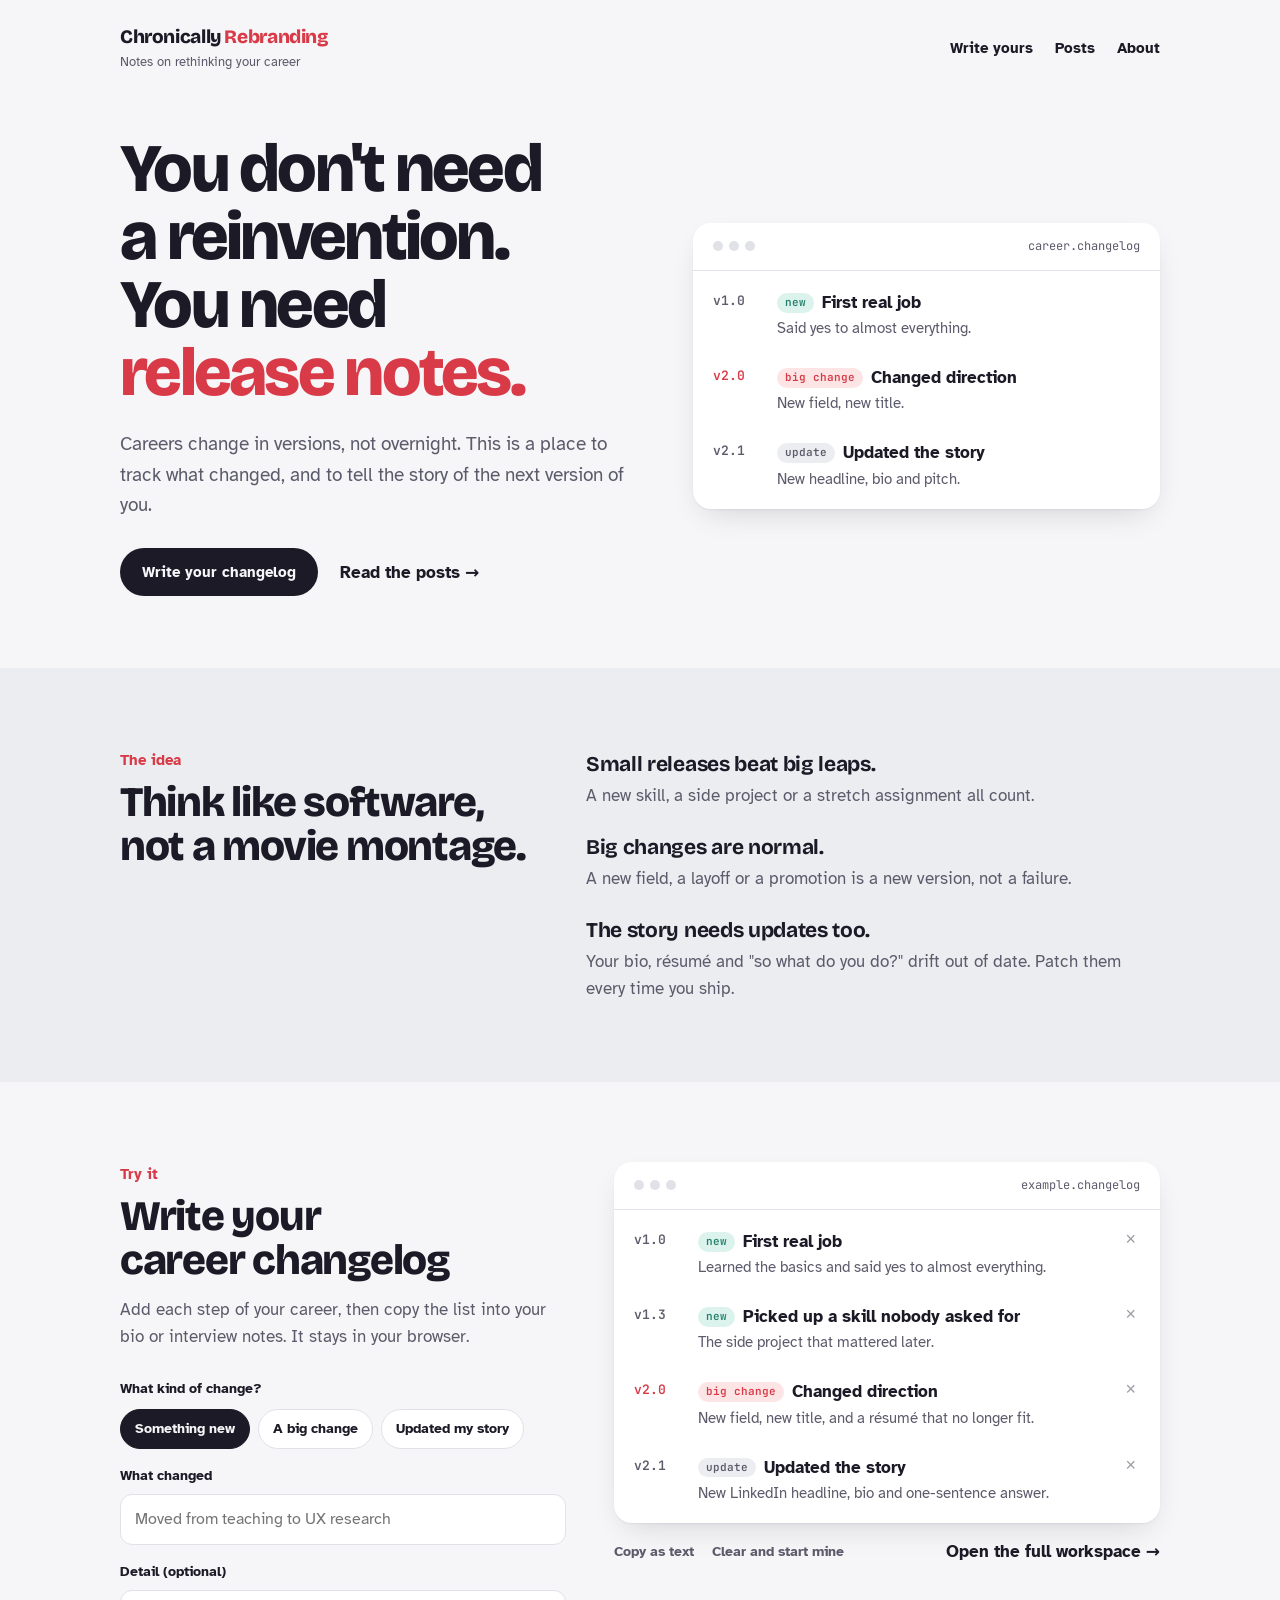
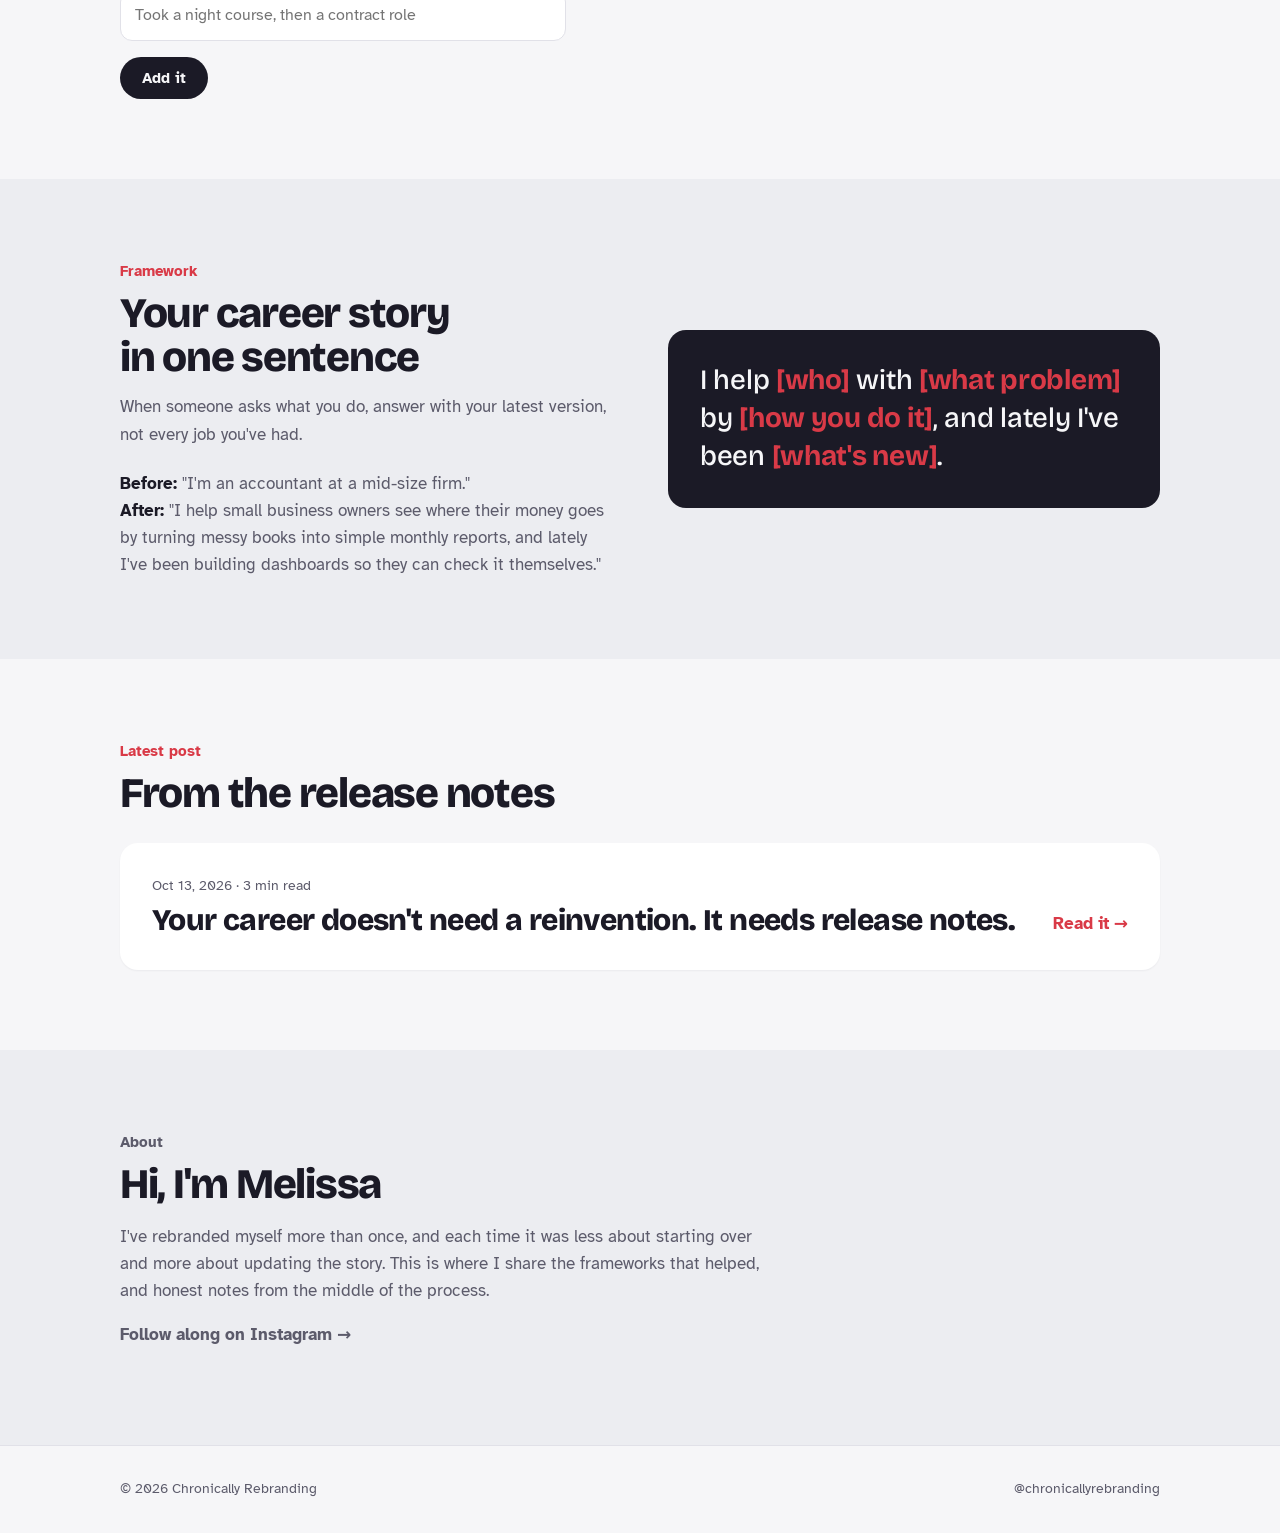
==== commit bd46ff92: "Link homepage to the Write yours workspace" ====
--- a/index.html
+++ b/index.html
@@ -143,7 +143,7 @@
     <div><a class="mark" href="#top">Chronically <span>Rebranding</span></a><span class="tagline">Notes on rethinking your career</span></div>
     <nav aria-label="Main">
       <ul>
-        <li><a href="#changelog">Write yours</a></li>
+        <li><a href="/write/">Write yours</a></li>
         <li><a href="/posts/">Posts</a></li>
         <li><a href="#about">About</a></li>
       </ul>
@@ -220,6 +220,7 @@
         <div class="tool-actions" style="margin-top:14px">
           <button class="ghost" type="button" id="copy-btn">Copy as text</button>
           <button class="ghost" type="button" id="clear-btn">Clear and start mine</button>
+          <a class="link" href="/write/" style="margin-left:auto">Open the full workspace →</a>
         </div>
       </div>
     </div>
